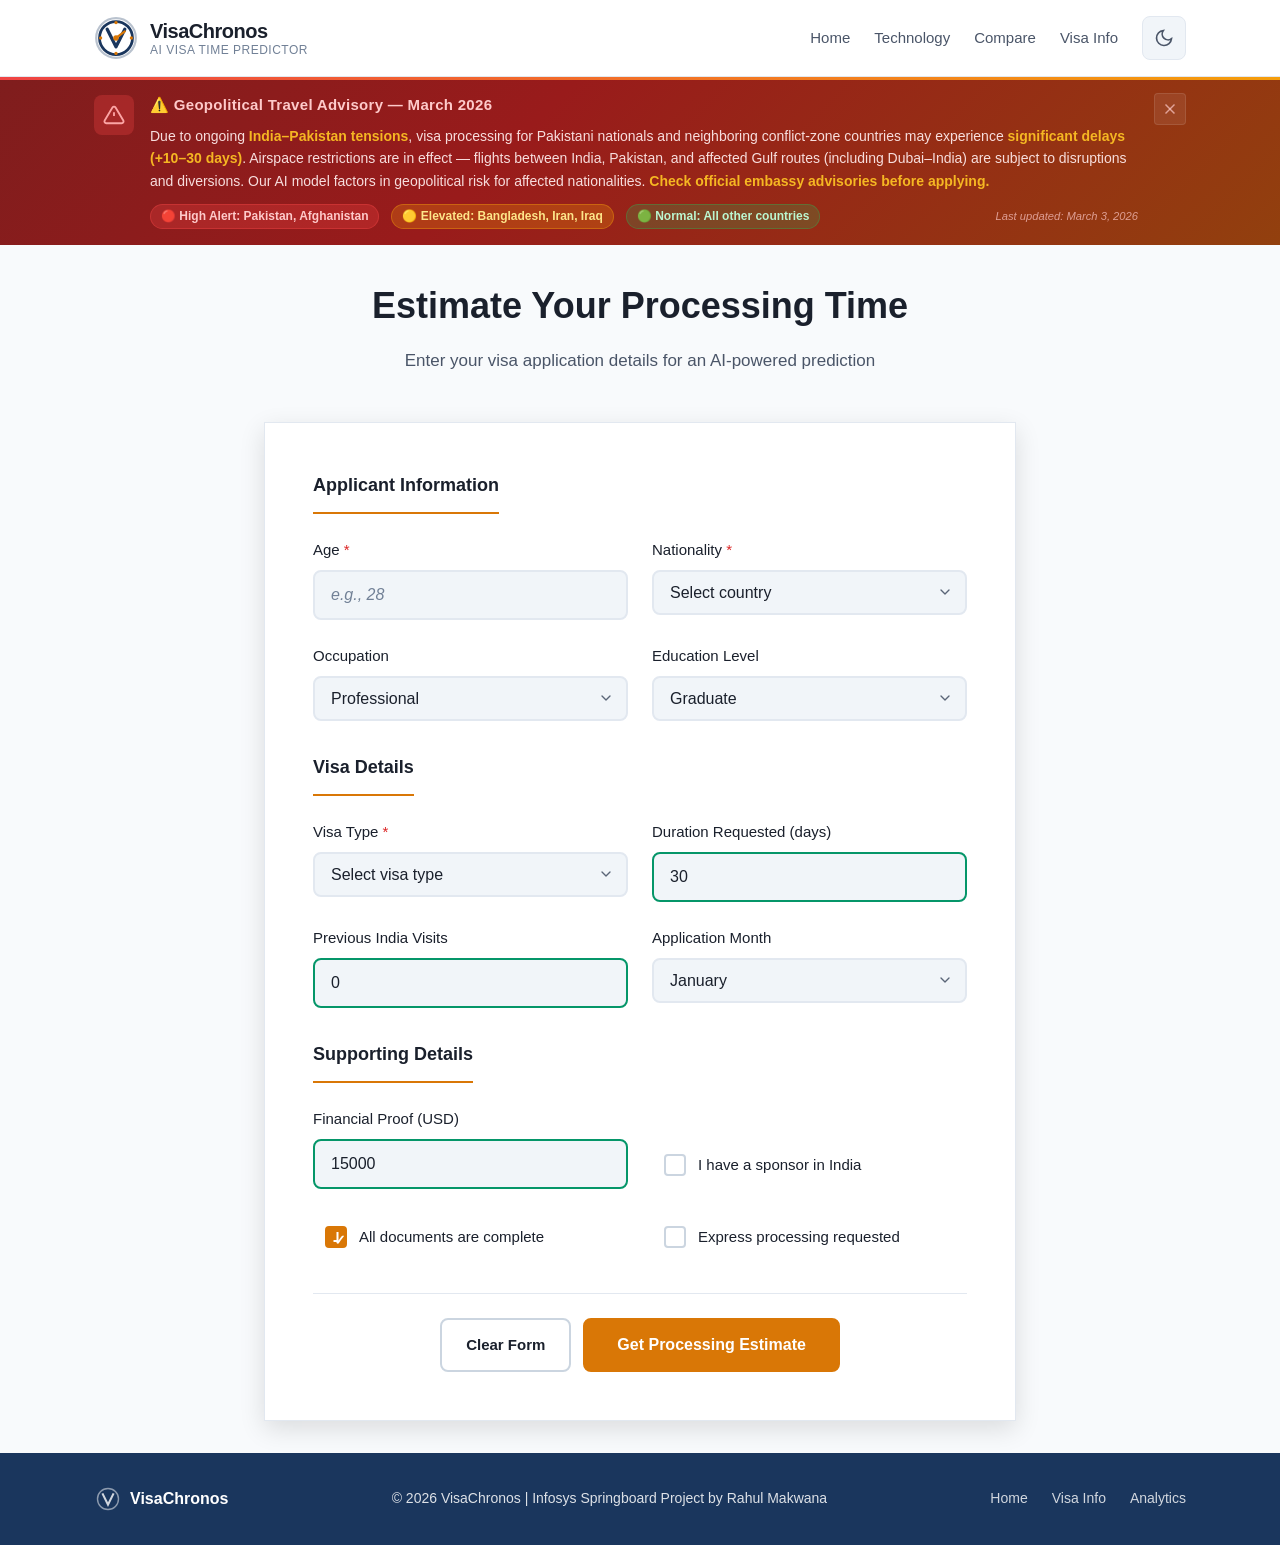
==== webapp/frontend/predict.html @ 07a69739 "feat: Add geopolitical travel advisory banner & complete project knowledge guide - Added live travel" ====
<!DOCTYPE html>
<html lang="en">

<head>
    <meta charset="UTF-8">
    <meta name="viewport" content="width=device-width, initial-scale=1.0">
    <meta name="description"
        content="Get your India visa processing time estimate with VisaChronos AI-powered predictions.">
    <title>Get Estimate | VisaChronos</title>
    <link rel="stylesheet" href="styles.css?v=20260212">
</head>

<body class="form-page">
    <header class="header">
        <div class="container header__inner">
            <a href="/" class="logo">
                <!-- Premium Logo: Stylized VC monogram with clock element -->
                <svg class="logo__icon" width="40" height="40" viewBox="0 0 40 40" fill="none">
                    <circle cx="20" cy="20" r="18" stroke="currentColor" stroke-width="2" fill="none" opacity="0.3" />
                    <circle cx="20" cy="20" r="15" stroke="currentColor" stroke-width="2.5" fill="none" />
                    <circle cx="20" cy="6" r="1.5" fill="var(--accent)" />
                    <circle cx="34" cy="20" r="1.5" fill="var(--accent)" />
                    <circle cx="20" cy="34" r="1.5" fill="var(--accent)" />
                    <circle cx="6" cy="20" r="1.5" fill="var(--accent)" />
                    <path d="M12 12L20 28L28 12" stroke="currentColor" stroke-width="3" stroke-linecap="round"
                        stroke-linejoin="round" fill="none" />
                    <circle cx="20" cy="20" r="2.5" fill="var(--accent)" />
                    <line x1="20" y1="20" x2="28" y2="14" stroke="var(--accent)" stroke-width="2"
                        stroke-linecap="round" />
                </svg>
                <div class="logo__text">
                    <span class="logo__name">VisaChronos</span>
                    <span class="logo__tagline">AI Visa Time Predictor</span>
                </div>
            </a>
            <nav class="nav">
                <a href="/" class="nav__link">Home</a>
                <a href="/#technology" class="nav__link">Technology</a>
                <a href="/compare.html" class="nav__link">Compare</a>
                <a href="/visa-info.html" class="nav__link">Visa Info</a>
                <button class="theme-toggle" id="theme-toggle" aria-label="Toggle dark mode">
                    <svg class="icon-moon" viewBox="0 0 24 24" fill="none" stroke="currentColor" stroke-width="2">
                        <path d="M21 12.79A9 9 0 1 1 11.21 3 7 7 0 0 0 21 12.79z" />
                    </svg>
                    <svg class="icon-sun" viewBox="0 0 24 24" fill="none" stroke="currentColor" stroke-width="2">
                        <circle cx="12" cy="12" r="5" />
                        <path
                            d="M12 1v2M12 21v2M4.22 4.22l1.42 1.42M18.36 18.36l1.42 1.42M1 12h2M21 12h2M4.22 19.78l1.42-1.42M18.36 5.64l1.42-1.42" />
                    </svg>
                </button>
            </nav>
        </div>
    </header>

    <!-- Geopolitical Travel Advisory Banner -->
    <div class="travel-advisory" id="travel-advisory">
        <div class="container travel-advisory__inner">
            <div class="travel-advisory__icon">
                <svg viewBox="0 0 24 24" width="22" height="22" fill="none" stroke="currentColor" stroke-width="2">
                    <path
                        d="M10.29 3.86L1.82 18a2 2 0 0 0 1.71 3h16.94a2 2 0 0 0 1.71-3L13.71 3.86a2 2 0 0 0-3.42 0z" />
                    <line x1="12" y1="9" x2="12" y2="13" />
                    <line x1="12" y1="17" x2="12.01" y2="17" />
                </svg>
            </div>
            <div class="travel-advisory__content">
                <div class="travel-advisory__title">⚠️ Geopolitical Travel Advisory — March 2026</div>
                <div class="travel-advisory__text">
                    Due to ongoing <strong>India–Pakistan tensions</strong>, visa processing for Pakistani nationals and
                    neighboring conflict-zone countries may experience <strong>significant delays (+10–30
                        days)</strong>.
                    Airspace restrictions are in effect — flights between India, Pakistan, and affected Gulf routes
                    (including Dubai–India) are subject to disruptions and diversions.
                    Our AI model factors in geopolitical risk for affected nationalities. <strong>Check official embassy
                        advisories before applying.</strong>
                </div>
                <div class="travel-advisory__meta">
                    <span class="travel-advisory__tag">🔴 High Alert: Pakistan, Afghanistan</span>
                    <span class="travel-advisory__tag travel-advisory__tag--warn">🟡 Elevated: Bangladesh, Iran,
                        Iraq</span>
                    <span class="travel-advisory__tag travel-advisory__tag--info">🟢 Normal: All other countries</span>
                    <span class="travel-advisory__updated">Last updated: March 3, 2026</span>
                </div>
            </div>
            <button class="travel-advisory__close"
                onclick="document.getElementById('travel-advisory').style.display='none'" aria-label="Close advisory">
                <svg viewBox="0 0 24 24" width="18" height="18" fill="none" stroke="currentColor" stroke-width="2">
                    <line x1="18" y1="6" x2="6" y2="18" />
                    <line x1="6" y1="6" x2="18" y2="18" />
                </svg>
            </button>
        </div>
    </div>

    <div class="form-wrapper">
        <div class="form-header">
            <h1 class="form-header__title">Estimate Your Processing Time</h1>
            <p class="form-header__subtitle">Enter your visa application details for an AI-powered prediction</p>
        </div>

        <form id="prediction-form" class="form-card">
            <div class="form-section">
                <h2 class="form-section__title">Applicant Information</h2>

                <div class="form-row">
                    <div class="form-group">
                        <label class="form-label" for="age">
                            Age <span class="required">*</span>
                        </label>
                        <input type="number" id="age" name="age" class="form-input" min="18" max="100"
                            placeholder="e.g., 28" required>
                    </div>

                    <div class="form-group">
                        <label class="form-label" for="nationality">
                            Nationality <span class="required">*</span>
                        </label>
                        <select id="nationality" name="nationality" class="form-select" required data-custom-select>
                            <option value="">Select country</option>
                            <option value="Afghanistan">Afghanistan</option>
                            <option value="Argentina">Argentina</option>
                            <option value="Australia">Australia</option>
                            <option value="Bangladesh">Bangladesh</option>
                            <option value="Belgium">Belgium</option>
                            <option value="Brazil">Brazil</option>
                            <option value="Canada">Canada</option>
                            <option value="China">China</option>
                            <option value="Egypt">Egypt</option>
                            <option value="France">France</option>
                            <option value="Germany">Germany</option>
                            <option value="Indonesia">Indonesia</option>
                            <option value="Iran">Iran</option>
                            <option value="Iraq">Iraq</option>
                            <option value="Israel">Israel</option>
                            <option value="Italy">Italy</option>
                            <option value="Japan">Japan</option>
                            <option value="Kenya">Kenya</option>
                            <option value="Malaysia">Malaysia</option>
                            <option value="Mexico">Mexico</option>
                            <option value="Nepal">Nepal</option>
                            <option value="Netherlands">Netherlands</option>
                            <option value="New Zealand">New Zealand</option>
                            <option value="Nigeria">Nigeria</option>
                            <option value="Pakistan">Pakistan</option>
                            <option value="Philippines">Philippines</option>
                            <option value="Poland">Poland</option>
                            <option value="Portugal">Portugal</option>
                            <option value="Russia">Russia</option>
                            <option value="Saudi Arabia">Saudi Arabia</option>
                            <option value="Singapore">Singapore</option>
                            <option value="South Africa">South Africa</option>
                            <option value="South Korea">South Korea</option>
                            <option value="Spain">Spain</option>
                            <option value="Sri Lanka">Sri Lanka</option>
                            <option value="Sweden">Sweden</option>
                            <option value="Switzerland">Switzerland</option>
                            <option value="Thailand">Thailand</option>
                            <option value="Turkey">Turkey</option>
                            <option value="UAE">UAE</option>
                            <option value="UK">UK</option>
                            <option value="Ukraine">Ukraine</option>
                            <option value="USA">USA</option>
                            <option value="Vietnam">Vietnam</option>
                        </select>
                    </div>
                </div>

                <div class="form-row">
                    <div class="form-group">
                        <label class="form-label" for="occupation">Occupation</label>
                        <select id="occupation" name="occupation" class="form-select" data-custom-select>
                            <option value="Professional">Professional</option>
                            <option value="Business Owner">Business Owner</option>
                            <option value="Student">Student</option>
                            <option value="Academic">Academic</option>
                            <option value="Government Employee">Government Employee</option>
                            <option value="Self Employed">Self Employed</option>
                            <option value="Retired">Retired</option>
                            <option value="Homemaker">Homemaker</option>
                        </select>
                    </div>

                    <div class="form-group">
                        <label class="form-label" for="education">Education Level</label>
                        <select id="education" name="education" class="form-select" data-custom-select>
                            <option value="10th Pass">10th Pass</option>
                            <option value="12th Pass">12th Pass</option>
                            <option value="Graduate" selected>Graduate</option>
                            <option value="Post Graduate">Post Graduate</option>
                            <option value="Doctorate">Doctorate</option>
                        </select>
                    </div>
                </div>
            </div>

            <div class="form-section">
                <h2 class="form-section__title">Visa Details</h2>

                <div class="form-row">
                    <div class="form-group">
                        <label class="form-label" for="visa_type">
                            Visa Type <span class="required">*</span>
                        </label>
                        <select id="visa_type" name="visa_type" class="form-select" required data-custom-select>
                            <option value="">Select visa type</option>
                            <option value="Tourist">Tourist Visa</option>
                            <option value="Business">Business Visa</option>
                            <option value="Student">Student Visa</option>
                            <option value="Employment">Employment Visa</option>
                            <option value="Medical">Medical Visa</option>
                            <option value="Conference">Conference Visa</option>
                            <option value="Research">Research Visa</option>
                            <option value="Entry">Entry Visa</option>
                        </select>
                    </div>

                    <div class="form-group">
                        <label class="form-label" for="duration">Duration Requested (days)</label>
                        <input type="number" id="duration" name="duration" class="form-input" min="1" max="365"
                            value="30" placeholder="e.g., 30">
                    </div>
                </div>

                <div class="form-row">
                    <div class="form-group">
                        <label class="form-label" for="previous_visits">Previous India Visits</label>
                        <input type="number" id="previous_visits" name="previous_visits" class="form-input" min="0"
                            max="50" value="0" placeholder="0">
                    </div>

                    <div class="form-group">
                        <label class="form-label" for="application_month">Application Month</label>
                        <select id="application_month" name="application_month" class="form-select" data-custom-select>
                            <option value="1">January</option>
                            <option value="2">February</option>
                            <option value="3">March</option>
                            <option value="4">April</option>
                            <option value="5">May</option>
                            <option value="6">June</option>
                            <option value="7">July</option>
                            <option value="8">August</option>
                            <option value="9">September</option>
                            <option value="10">October</option>
                            <option value="11">November</option>
                            <option value="12">December</option>
                        </select>
                    </div>
                </div>
            </div>

            <div class="form-section">
                <h2 class="form-section__title">Supporting Details</h2>

                <div class="form-row">
                    <div class="form-group">
                        <label class="form-label" for="financial_proof">Financial Proof (USD)</label>
                        <input type="number" id="financial_proof" name="financial_proof" class="form-input" min="0"
                            value="15000" placeholder="e.g., 15000">
                    </div>

                    <div class="form-group" style="justify-content: flex-end;">
                        <label class="form-checkbox">
                            <input type="checkbox" id="has_sponsor" name="has_sponsor">
                            <span>I have a sponsor in India</span>
                        </label>
                    </div>
                </div>

                <div class="form-row" style="margin-top: 16px;">
                    <div class="form-group">
                        <label class="form-checkbox">
                            <input type="checkbox" id="documents_complete" name="documents_complete" checked>
                            <span>All documents are complete</span>
                        </label>
                    </div>

                    <div class="form-group">
                        <label class="form-checkbox">
                            <input type="checkbox" id="express_processing" name="express_processing">
                            <span>Express processing requested</span>
                        </label>
                    </div>
                </div>
            </div>

            <div class="form-actions">
                <button type="button" class="btn btn--outline" onclick="resetForm()">Clear Form</button>
                <button type="submit" class="btn btn--accent btn--large" id="submit-btn">Get Processing
                    Estimate</button>
            </div>
        </form>

        <div class="loading" id="loading">
            <span class="loading__spinner"></span>
            <span class="loading__text">Analyzing your application with AI...</span>
        </div>

        <div class="results" id="results-panel">
            <div class="results-card">
                <div class="results-header">AI Prediction Results</div>

                <div class="results-body">
                    <div class="results-main">
                        <div class="results-days" id="result-days">-- <span>days</span></div>
                        <p class="results-range" id="result-range">Estimated range: -- to -- days</p>
                    </div>

                    <div class="results-grid">
                        <div class="result-item">
                            <div class="result-item__label">Risk Level</div>
                            <div class="result-item__value" id="result-risk">--</div>
                        </div>
                        <div class="result-item">
                            <div class="result-item__label">Approval Likelihood</div>
                            <div class="result-item__value" id="result-approval">--</div>
                        </div>
                        <div class="result-item">
                            <div class="result-item__label">Country Average</div>
                            <div class="result-item__value" id="result-country-avg">-- days</div>
                        </div>
                        <div class="result-item">
                            <div class="result-item__label">Visa Type Average</div>
                            <div class="result-item__value" id="result-visa-avg">-- days</div>
                        </div>
                    </div>

                    <div class="risk-section">
                        <h3 class="risk-section__title">Risk Assessment</h3>
                        <div class="risk-bar">
                            <div class="risk-bar__fill" id="risk-gauge-fill"></div>
                        </div>
                        <div class="risk-labels">
                            <span>Low Risk</span>
                            <span>Medium</span>
                            <span>High Risk</span>
                        </div>
                    </div>

                    <div class="feature-importance">
                        <h3 class="feature-importance__title">ML Feature Importance</h3>
                        <div id="feature-importance-container">
                            <div class="importance-item">
                                <span class="importance-item__label">Visa Type</span>
                                <div class="importance-item__bar">
                                    <div class="importance-item__fill" style="width: 85%"></div>
                                </div>
                                <span class="importance-item__value">85%</span>
                            </div>
                            <div class="importance-item">
                                <span class="importance-item__label">Nationality</span>
                                <div class="importance-item__bar">
                                    <div class="importance-item__fill" style="width: 72%"></div>
                                </div>
                                <span class="importance-item__value">72%</span>
                            </div>
                            <div class="importance-item">
                                <span class="importance-item__label">Season</span>
                                <div class="importance-item__bar">
                                    <div class="importance-item__fill" style="width: 58%"></div>
                                </div>
                                <span class="importance-item__value">58%</span>
                            </div>
                            <div class="importance-item">
                                <span class="importance-item__label">Documents</span>
                                <div class="importance-item__bar">
                                    <div class="importance-item__fill" style="width: 45%"></div>
                                </div>
                                <span class="importance-item__value">45%</span>
                            </div>
                            <div class="importance-item">
                                <span class="importance-item__label">Financial</span>
                                <div class="importance-item__bar">
                                    <div class="importance-item__fill" style="width: 32%"></div>
                                </div>
                                <span class="importance-item__value">32%</span>
                            </div>
                        </div>
                    </div>

                    <div class="factors">
                        <h3 class="factors__title">Your Application Factors</h3>
                        <div class="factors__grid" id="result-factors"></div>
                    </div>

                    <div class="timeline-section">
                        <h3 class="timeline-section__title">Expected Timeline</h3>
                        <div id="timeline-container"></div>
                    </div>

                    <!-- NEW: Model Confidence Section -->
                    <div class="model-confidence-section">
                        <h3 class="section-title">AI Model Confidence</h3>
                        <div class="confidence-container">
                            <div class="confidence-gauge">
                                <svg viewBox="0 0 120 120" class="confidence-svg">
                                    <circle cx="60" cy="60" r="54" stroke="#e2e8f0" stroke-width="8" fill="none" />
                                    <circle id="confidence-circle" cx="60" cy="60" r="54" stroke="var(--success)"
                                        stroke-width="8" fill="none" stroke-dasharray="339.3" stroke-dashoffset="339.3"
                                        stroke-linecap="round" transform="rotate(-90 60 60)"
                                        class="confidence-circle" />
                                </svg>
                                <div class="confidence-value">
                                    <span id="confidence-percent">77</span>%
                                    <small>Model Accuracy</small>
                                </div>
                            </div>
                            <div class="confidence-details">
                                <div class="confidence-stat">
                                    <span class="confidence-stat__value" id="training-samples">2,000+</span>
                                    <span class="confidence-stat__label">Training Samples</span>
                                </div>
                                <div class="confidence-stat">
                                    <span class="confidence-stat__value" id="r2-score">0.77</span>
                                    <span class="confidence-stat__label">R² Score</span>
                                </div>
                                <div class="confidence-stat">
                                    <span class="confidence-stat__value" id="mae-score">±2.1</span>
                                    <span class="confidence-stat__label">Days Error Margin</span>
                                </div>
                            </div>
                        </div>
                    </div>

                    <!-- NEW: Similar Applications Section -->
                    <div class="similar-apps-section">
                        <h3 class="section-title">Compare with Similar Applications</h3>
                        <div class="comparison-chart" id="comparison-chart">
                            <div class="comparison-item">
                                <div class="comparison-label">Your Estimate</div>
                                <div class="comparison-bar-container">
                                    <div class="comparison-bar comparison-bar--you" id="your-estimate-bar"
                                        style="width: 0%"></div>
                                </div>
                                <div class="comparison-value" id="your-estimate-value">-- days</div>
                            </div>
                            <div class="comparison-item">
                                <div class="comparison-label">Same Visa Type Avg</div>
                                <div class="comparison-bar-container">
                                    <div class="comparison-bar comparison-bar--visa" id="visa-avg-bar"
                                        style="width: 0%"></div>
                                </div>
                                <div class="comparison-value" id="visa-avg-value">-- days</div>
                            </div>
                            <div class="comparison-item">
                                <div class="comparison-label">Same Country Avg</div>
                                <div class="comparison-bar-container">
                                    <div class="comparison-bar comparison-bar--country" id="country-avg-bar"
                                        style="width: 0%"></div>
                                </div>
                                <div class="comparison-value" id="country-avg-value">-- days</div>
                            </div>
                            <div class="comparison-item">
                                <div class="comparison-label">Overall Average</div>
                                <div class="comparison-bar-container">
                                    <div class="comparison-bar comparison-bar--overall" id="overall-avg-bar"
                                        style="width: 0%"></div>
                                </div>
                                <div class="comparison-value" id="overall-avg-value">8.2 days</div>
                            </div>
                        </div>
                    </div>

                    <!-- NEW: AI Model Insights -->
                    <div class="ai-insights-section">
                        <h3 class="section-title">AI Model Insights</h3>
                        <div class="insights-grid">
                            <div class="insight-card">
                                <div class="insight-icon insight-icon--neural">
                                    <svg viewBox="0 0 24 24" width="24" height="24" stroke="currentColor" fill="none"
                                        stroke-width="2">
                                        <circle cx="12" cy="5" r="2" />
                                        <circle cx="5" cy="12" r="2" />
                                        <circle cx="19" cy="12" r="2" />
                                        <circle cx="12" cy="19" r="2" />
                                        <circle cx="12" cy="12" r="3" />
                                        <path d="M12 7v3M12 14v3M9 12H7M17 12h-2" />
                                    </svg>
                                </div>
                                <h4>Linear Regression</h4>
                                <p>Core ML algorithm trained on historical visa processing data</p>
                            </div>
                            <div class="insight-card">
                                <div class="insight-icon insight-icon--data">
                                    <svg viewBox="0 0 24 24" width="24" height="24" stroke="currentColor" fill="none"
                                        stroke-width="2">
                                        <path d="M3 3v18h18" />
                                        <path d="M7 16l4-4 4 4 5-6" />
                                    </svg>
                                </div>
                                <h4>15+ Features</h4>
                                <p>Engineered features including seasonal index & risk scores</p>
                            </div>
                            <div class="insight-card">
                                <div class="insight-icon insight-icon--time">
                                    <svg viewBox="0 0 24 24" width="24" height="24" stroke="currentColor" fill="none"
                                        stroke-width="2">
                                        <circle cx="12" cy="12" r="10" />
                                        <path d="M12 6v6l4 2" />
                                    </svg>
                                </div>
                                <h4>Real-Time</h4>
                                <p>Instant predictions via FastAPI backend</p>
                            </div>
                        </div>
                    </div>

                    <!-- NEW: AI-Generated Natural Language Summary -->
                    <div class="ai-summary-section" id="ai-summary-section" style="display:none;">
                        <h3 class="section-title">AI-Generated Analysis</h3>
                        <div class="ai-summary" id="ai-summary-content">
                            <div class="ai-summary__text" id="ai-summary-text"></div>
                            <div class="ai-summary__badge">
                                <svg viewBox="0 0 24 24" width="14" height="14" fill="none" stroke="currentColor"
                                    stroke-width="2">
                                    <path d="M12 2a10 10 0 1 0 0 20 10 10 0 0 0 0-20z" />
                                    <path d="M12 6v6l4 2" />
                                </svg>
                                Generated by VisaChronos AI
                            </div>
                        </div>
                    </div>

                    <!-- NEW: Waterfall Chart — Feature Contribution -->
                    <div class="waterfall-section" id="waterfall-section" style="display:none;">
                        <h3 class="section-title">Feature Impact Waterfall</h3>
                        <p class="section-subtitle">How each factor shifts your processing time from the baseline
                            average</p>
                        <div class="waterfall-chart" id="waterfall-chart"></div>
                    </div>

                    <!-- NEW: What-If Scenario Analysis -->
                    <div class="whatif-section" id="whatif-section" style="display:none;">
                        <h3 class="section-title">What-If Scenario Analysis</h3>
                        <p class="section-subtitle">See how different choices could change your processing time</p>
                        <div class="whatif-grid" id="whatif-grid">
                            <div class="whatif-loading">
                                <div class="whatif-spinner"></div>
                                <span>Running AI scenario analysis...</span>
                            </div>
                        </div>
                    </div>

                    <!-- NEW: Optimal Month Recommender -->
                    <div class="optimal-month-section" id="optimal-month-section" style="display:none;">
                        <h3 class="section-title">Optimal Month to Apply</h3>
                        <p class="section-subtitle">AI-predicted processing time for each month of the year</p>
                        <div class="optimal-month-chart" id="optimal-month-chart">
                            <div class="whatif-loading">
                                <div class="whatif-spinner"></div>
                                <span>Analyzing all 12 months...</span>
                            </div>
                        </div>
                        <div class="optimal-month-recommendation" id="optimal-month-recommendation"
                            style="display:none;"></div>
                    </div>

                </div>
            </div>

            <div
                style="text-align: center; margin-top: 24px; display: flex; gap: 16px; justify-content: center; flex-wrap: wrap;">
                <button class="btn btn--outline" onclick="resetAndScroll()">Try Another Estimate</button>
                <button class="pdf-btn" onclick="downloadPDF()">
                    <svg viewBox="0 0 24 24" fill="none" stroke="currentColor" stroke-width="2">
                        <path d="M14 2H6a2 2 0 0 0-2 2v16a2 2 0 0 0 2 2h12a2 2 0 0 0 2-2V8z" />
                        <polyline points="14 2 14 8 20 8" />
                        <line x1="12" y1="18" x2="12" y2="12" />
                        <polyline points="9 15 12 18 15 15" />
                    </svg>
                    Download PDF
                </button>
            </div>

            <!-- Monthly Trends -->
            <div class="trends-section" id="trends-section">
                <h3>📈 Monthly Processing Trends</h3>
                <div class="trends-chart">
                    <div class="trend-bar">
                        <div class="trend-bar__value">9.2</div>
                        <div class="trend-bar__fill" style="height: 85%"></div>
                        <div class="trend-bar__label">Sep</div>
                    </div>
                    <div class="trend-bar">
                        <div class="trend-bar__value">9.8</div>
                        <div class="trend-bar__fill" style="height: 92%"></div>
                        <div class="trend-bar__label">Oct</div>
                    </div>
                    <div class="trend-bar">
                        <div class="trend-bar__value">10.1</div>
                        <div class="trend-bar__fill" style="height: 100%"></div>
                        <div class="trend-bar__label">Nov</div>
                    </div>
                    <div class="trend-bar">
                        <div class="trend-bar__value">9.5</div>
                        <div class="trend-bar__fill" style="height: 88%"></div>
                        <div class="trend-bar__label">Dec</div>
                    </div>
                    <div class="trend-bar">
                        <div class="trend-bar__value">8.3</div>
                        <div class="trend-bar__fill" style="height: 72%"></div>
                        <div class="trend-bar__label">Jan</div>
                    </div>
                    <div class="trend-bar">
                        <div class="trend-bar__value">7.8</div>
                        <div class="trend-bar__fill trend-bar__fill--current" style="height: 65%"></div>
                        <div class="trend-bar__label">Feb</div>
                    </div>
                </div>
                <p style="font-size: 0.875rem; color: var(--text-muted); margin-top: 12px; text-align: center;">
                    📉 Current month shows <strong>21% faster</strong> processing vs peak season (Oct-Nov)
                </p>
            </div>

            <!-- Prediction History -->
            <div class="history-panel" id="history-panel">
                <h3>📋 Your Prediction History</h3>
                <ul class="history-list" id="history-list">
                    <li class="history-item" style="color: var(--text-muted); font-style: italic;">
                        No predictions yet. Submit a prediction to see your history.
                    </li>
                </ul>
                <button class="btn btn--outline" style="margin-top: 16px; width: 100%;" onclick="clearHistory()">
                    Clear History
                </button>
            </div>
        </div>
    </div>

    <footer class="footer">
        <div class="container footer__inner">
            <div class="footer__brand">
                <svg width="28" height="28" viewBox="0 0 40 40" fill="none">
                    <circle cx="20" cy="20" r="15" stroke="rgba(255,255,255,0.5)" stroke-width="2" fill="none" />
                    <path d="M12 12L20 28L28 12" stroke="rgba(255,255,255,0.8)" stroke-width="3" fill="none" />
                </svg>
                <span>VisaChronos</span>
            </div>
            <p class="footer__text">© 2026 VisaChronos | Infosys Springboard Project by Rahul Makwana</p>
            <div class="footer__links">
                <a href="/" class="footer__link">Home</a>
                <a href="/visa-info.html" class="footer__link">Visa Info</a>
                <a href="/#analytics" class="footer__link">Analytics</a>
            </div>
        </div>
    </footer>

    <!-- Back to Top Button -->
    <button id="back-to-top" class="back-to-top" aria-label="Back to top">
        <svg viewBox="0 0 24 24" fill="none" stroke="currentColor" stroke-width="2.5" stroke-linecap="round"
            stroke-linejoin="round">
            <path d="M18 15l-6-6-6 6" />
        </svg>
    </button>

    <script src="app.js?v=20260212"></script>
</body>

</html>
---- webapp/frontend/styles.css ----
/* 
   VisaChronos - AI Visa Processing Time Predictor
   Professional Design with Dark/Light Theme Toggle
   Author: Rahul Makwana | Infosys Springboard
*/

/* ============================================
   CSS VARIABLES - LIGHT THEME (Default)
   ============================================ */
:root {
  /* Primary Colors */
  --primary: #1a365d;
  --primary-light: #2c5282;
  --primary-dark: #0d1f3c;

  /* Accent */
  --accent: #d97706;
  --accent-light: #f59e0b;
  --accent-dark: #b45309;

  /* Text */
  --text-primary: #1a202c;
  --text-secondary: #4a5568;
  --text-muted: #718096;

  /* Backgrounds */
  --bg-body: #f8fafc;
  --bg-card: #ffffff;
  --bg-elevated: #f1f5f9;

  /* Borders */
  --border: #e2e8f0;
  --border-strong: #cbd5e0;

  /* Status Colors */
  --success: #059669;
  --warning: #d97706;
  --danger: #dc2626;

  /* Spacing */
  --space-1: 4px;
  --space-2: 8px;
  --space-3: 12px;
  --space-4: 16px;
  --space-5: 24px;
  --space-6: 32px;
  --space-8: 48px;
  --space-10: 64px;

  /* Typography */
  --font-sans: -apple-system, BlinkMacSystemFont, "Segoe UI", Roboto, "Helvetica Neue", Arial, sans-serif;
  --font-mono: "SF Mono", Consolas, "Liberation Mono", Menlo, monospace;

  /* Borders */
  --radius-sm: 4px;
  --radius-md: 8px;
  --radius-lg: 12px;
  --radius-full: 9999px;

  /* Shadows */
  --shadow-sm: 0 1px 2px rgba(0, 0, 0, 0.05);
  --shadow-md: 0 4px 12px rgba(0, 0, 0, 0.08);
  --shadow-lg: 0 8px 24px rgba(0, 0, 0, 0.12);

  /* Transitions */
  --transition-fast: 0.15s ease;
  --transition-normal: 0.25s ease;
  --transition-slow: 0.4s ease;
}

/* ============================================
   DARK THEME
   ============================================ */
[data-theme="dark"] {
  --primary: #60a5fa;
  --primary-light: #93c5fd;
  --primary-dark: #3b82f6;

  --accent: #fbbf24;
  --accent-light: #fcd34d;
  --accent-dark: #f59e0b;

  --text-primary: #f1f5f9;
  --text-secondary: #cbd5e0;
  --text-muted: #94a3b8;

  --bg-body: #0f172a;
  --bg-card: #1e293b;
  --bg-elevated: #334155;

  --border: #334155;
  --border-strong: #475569;

  --shadow-sm: 0 1px 2px rgba(0, 0, 0, 0.3);
  --shadow-md: 0 4px 12px rgba(0, 0, 0, 0.4);
  --shadow-lg: 0 8px 24px rgba(0, 0, 0, 0.5);
}

/* ============================================
   BASE RESET
   ============================================ */
*,
*::before,
*::after {
  box-sizing: border-box;
  margin: 0;
  padding: 0;
}

html {
  font-size: 16px;
  scroll-behavior: smooth;
  -webkit-font-smoothing: antialiased;
}

body {
  font-family: var(--font-sans);
  background: var(--bg-body);
  color: var(--text-primary);
  line-height: 1.6;
  min-height: 100vh;
  transition: background var(--transition-normal), color var(--transition-normal);
}

a {
  color: var(--primary);
  text-decoration: none;
  transition: color var(--transition-fast);
}

a:hover {
  color: var(--primary-light);
}

img {
  max-width: 100%;
}

button {
  font-family: inherit;
  cursor: pointer;
  border: none;
  background: none;
}

/* ============================================
   LAYOUT
   ============================================ */
.container {
  max-width: 1140px;
  margin: 0 auto;
  padding: 0 var(--space-5);
}

.section {
  padding: var(--space-10) 0;
}

.section__header {
  text-align: center;
  margin-bottom: var(--space-8);
}

.section__badge {
  display: inline-block;
  background: var(--bg-elevated);
  color: var(--primary);
  padding: var(--space-1) var(--space-4);
  border-radius: var(--radius-full);
  font-size: 0.8125rem;
  font-weight: 600;
  text-transform: uppercase;
  letter-spacing: 0.5px;
  margin-bottom: var(--space-3);
}

.section__title {
  font-size: 2rem;
  font-weight: 700;
  color: var(--text-primary);
  margin-bottom: var(--space-2);
}

.section__subtitle {
  color: var(--text-secondary);
  font-size: 1.0625rem;
  max-width: 600px;
  margin: 0 auto;
}

/* ============================================
   HEADER
   ============================================ */
.header {
  background: var(--bg-card);
  border-bottom: 1px solid var(--border);
  padding: var(--space-4) 0;
  position: sticky;
  top: 0;
  z-index: 100;
  transition: background var(--transition-normal), border var(--transition-normal);
}

.header__inner {
  display: flex;
  align-items: center;
  justify-content: space-between;
}

/* Logo */
.logo {
  display: flex;
  align-items: center;
  gap: var(--space-3);
  text-decoration: none !important;
  border: none !important;
}

.logo:hover {
  text-decoration: none !important;
  border: none !important;
}

.logo__icon {
  width: 44px;
  height: 44px;
  flex-shrink: 0;
}

.logo__text {
  display: flex;
  flex-direction: column;
  line-height: 1.2;
}

.logo__name {
  font-weight: 700;
  font-size: 1.25rem;
  color: var(--text-primary);
  letter-spacing: -0.5px;
  text-decoration: none !important;
}

.logo__tagline {
  font-size: 0.75rem;
  /* Increased from 0.6875rem */
  color: var(--text-muted);
  text-transform: uppercase;
  letter-spacing: 0.5px;
  text-decoration: none !important;
}

/* Navigation */
.nav {
  display: flex;
  align-items: center;
  gap: var(--space-5);
}

.nav__link {
  color: var(--text-secondary);
  font-size: 0.9375rem;
  font-weight: 500;
  padding: var(--space-2) 0;
  position: relative;
}

.nav__link::after {
  content: '';
  position: absolute;
  bottom: 0;
  left: 0;
  width: 0;
  height: 2px;
  background: var(--accent);
  transition: width var(--transition-normal);
}

.nav__link:hover {
  color: var(--text-primary);
  text-decoration: none;
}

.nav__link:hover::after {
  width: 100%;
}

/* Theme Toggle */
.theme-toggle {
  width: 44px;
  height: 44px;
  border-radius: var(--radius-md);
  display: flex;
  align-items: center;
  justify-content: center;
  background: var(--bg-elevated);
  border: 1px solid var(--border);
  color: var(--text-secondary);
  cursor: pointer;
  transition: all var(--transition-fast);
}

.theme-toggle:hover {
  background: var(--bg-card);
  color: var(--accent);
  border-color: var(--accent);
}

.theme-toggle svg {
  width: 20px;
  height: 20px;
}

.theme-toggle .icon-moon {
  display: block;
}

.theme-toggle .icon-sun {
  display: none;
}

[data-theme="dark"] .theme-toggle .icon-moon {
  display: none;
}

[data-theme="dark"] .theme-toggle .icon-sun {
  display: block;
}

/* ============================================
   BUTTONS
   ============================================ */
.btn {
  display: inline-flex;
  align-items: center;
  justify-content: center;
  gap: var(--space-2);
  padding: var(--space-3) var(--space-5);
  font-size: 0.9375rem;
  font-weight: 600;
  border-radius: var(--radius-md);
  border: 2px solid transparent;
  cursor: pointer;
  transition: all var(--transition-fast);
  text-decoration: none;
}

.btn:hover {
  transform: translateY(-2px);
  text-decoration: none;
}

.btn:active {
  transform: translateY(0);
}

.btn--primary {
  background: var(--primary);
  color: white;
  border-color: var(--primary);
}

.btn--primary:hover {
  background: var(--primary-light);
  border-color: var(--primary-light);
}

.btn--accent {
  background: var(--accent);
  color: white;
  border-color: var(--accent);
}

.btn--accent:hover {
  background: var(--accent-light);
  border-color: var(--accent-light);
}

.btn--outline {
  background: transparent;
  color: var(--text-primary);
  border-color: var(--border-strong);
}

.btn--outline:hover {
  background: var(--bg-elevated);
  border-color: var(--primary);
  color: var(--primary);
}

.btn--ghost {
  background: rgba(255, 255, 255, 0.15);
  color: white;
  border-color: rgba(255, 255, 255, 0.3);
}

.btn--ghost:hover {
  background: rgba(255, 255, 255, 0.25);
  border-color: rgba(255, 255, 255, 0.5);
}

.btn--large {
  padding: var(--space-4) var(--space-6);
  font-size: 1rem;
}

.btn svg {
  width: 18px;
  height: 18px;
}

/* ============================================
   HERO
   ============================================ */
.hero {
  background: linear-gradient(135deg, #1a365d 0%, #0d1f3c 100%);
  color: white;
  padding: var(--space-10) 0;
  position: relative;
  overflow: hidden;
}

[data-theme="dark"] .hero {
  background: linear-gradient(135deg, #1e293b 0%, #0f172a 100%);
}

.hero__inner {
  display: grid;
  grid-template-columns: 1fr 400px;
  gap: var(--space-8);
  align-items: center;
}

.hero__badge {
  display: inline-flex;
  align-items: center;
  gap: var(--space-2);
  background: rgba(255, 255, 255, 0.12);
  padding: var(--space-2) var(--space-4);
  border-radius: var(--radius-full);
  font-size: 0.8125rem;
  font-weight: 500;
  margin-bottom: var(--space-4);
  animation: fadeInDown 0.6s ease;
}

.hero__title {
  font-size: 2.75rem;
  font-weight: 700;
  line-height: 1.1;
  margin-bottom: var(--space-4);
  animation: fadeInUp 0.6s ease 0.1s both;
}

.hero__subtitle {
  font-size: 1.125rem;
  color: rgba(255, 255, 255, 0.8);
  margin-bottom: var(--space-6);
  max-width: 500px;
  line-height: 1.7;
  animation: fadeInUp 0.6s ease 0.2s both;
}

.hero__actions {
  display: flex;
  gap: var(--space-4);
  flex-wrap: wrap;
  animation: fadeInUp 0.6s ease 0.3s both;
}

/* Demo Card */
.demo-card {
  background: var(--bg-card);
  border-radius: var(--radius-lg);
  overflow: hidden;
  box-shadow: var(--shadow-lg);
  animation: fadeInRight 0.6s ease 0.3s both;
}

.demo-card__header {
  background: var(--bg-elevated);
  padding: var(--space-4);
  font-weight: 600;
  color: var(--text-primary);
  text-transform: uppercase;
  font-size: 0.75rem;
  letter-spacing: 1px;
}

.demo-card__body {
  padding: var(--space-5);
}

.demo-card__main {
  text-align: center;
  padding: var(--space-4) 0;
  margin-bottom: var(--space-4);
  border-bottom: 1px solid var(--border);
}

.demo-card__days {
  font-size: 3.5rem;
  font-weight: 700;
  color: var(--accent);
  line-height: 1;
}

.demo-card__unit {
  color: var(--text-muted);
  font-size: 0.875rem;
  margin-top: var(--space-1);
}

.demo-card__rows {
  display: flex;
  flex-direction: column;
  gap: var(--space-3);
}

.demo-card__row {
  display: flex;
  justify-content: space-between;
  font-size: 0.9375rem;
  color: var(--text-primary);
}

.demo-card__row span:first-child {
  color: var(--text-muted);
}

.text-success {
  color: var(--success) !important;
}

.text-warning {
  color: var(--warning) !important;
}

.text-danger {
  color: var(--danger) !important;
}

/* ============================================
   ANIMATIONS
   ============================================ */
@keyframes fadeInUp {
  from {
    opacity: 0;
    transform: translateY(20px);
  }

  to {
    opacity: 1;
    transform: translateY(0);
  }
}

@keyframes fadeInDown {
  from {
    opacity: 0;
    transform: translateY(-20px);
  }

  to {
    opacity: 1;
    transform: translateY(0);
  }
}

@keyframes fadeInRight {
  from {
    opacity: 0;
    transform: translateX(30px);
  }

  to {
    opacity: 1;
    transform: translateX(0);
  }
}

@keyframes fadeIn {
  from {
    opacity: 0;
  }

  to {
    opacity: 1;
  }
}

/* Scroll Reveal */
.reveal {
  opacity: 0;
  transform: translateY(30px);
  transition: opacity 0.6s ease, transform 0.6s ease;
}

.reveal.visible {
  opacity: 1;
  transform: translateY(0);
}

/* ============================================
   STATS BAR
   ============================================ */
.stats-bar {
  background: var(--bg-card);
  border-bottom: 1px solid var(--border);
  padding: var(--space-6) 0;
}

.stats-bar__inner {
  display: grid;
  grid-template-columns: repeat(4, 1fr);
  gap: var(--space-6);
  text-align: center;
}

.stat {
  animation: fadeInUp 0.5s ease both;
}

.stat:nth-child(1) {
  animation-delay: 0.1s;
}

.stat:nth-child(2) {
  animation-delay: 0.2s;
}

.stat:nth-child(3) {
  animation-delay: 0.3s;
}

.stat:nth-child(4) {
  animation-delay: 0.4s;
}

.stat__value {
  font-size: 2.25rem;
  font-weight: 700;
  color: var(--accent);
  line-height: 1;
}

.stat__label {
  font-size: 0.8125rem;
  color: var(--text-muted);
  margin-top: var(--space-2);
}

/* ============================================
   TECHNOLOGY SECTION
   ============================================ */
.technology {
  background: var(--bg-card);
}

.tech-grid {
  display: grid;
  grid-template-columns: 1fr 1fr;
  gap: var(--space-5);
}

.tech-card {
  background: var(--bg-elevated);
  border: 1px solid var(--border);
  border-radius: var(--radius-lg);
  padding: var(--space-5);
  transition: transform var(--transition-normal), box-shadow var(--transition-normal);
}

.tech-card:hover {
  transform: translateY(-4px);
  box-shadow: var(--shadow-lg);
}

.tech-card--main {
  grid-column: span 2;
  background: linear-gradient(135deg, var(--primary) 0%, var(--primary-dark) 100%);
  color: white;
  border: none;
}

[data-theme="dark"] .tech-card--main {
  background: linear-gradient(135deg, #3b82f6 0%, #1d4ed8 100%);
}

.tech-card--main .tech-card__text {
  color: rgba(255, 255, 255, 0.85);
}

.tech-card__icon {
  width: 48px;
  height: 48px;
  background: var(--bg-card);
  border-radius: var(--radius-md);
  display: flex;
  align-items: center;
  justify-content: center;
  color: var(--primary);
  margin-bottom: var(--space-4);
}

.tech-card--main .tech-card__icon {
  background: rgba(255, 255, 255, 0.15);
  color: white;
}

.tech-card__title {
  font-size: 1.125rem;
  font-weight: 600;
  margin-bottom: var(--space-2);
}

.tech-card__text {
  color: var(--text-secondary);
  font-size: 0.9375rem;
  line-height: 1.6;
}

.tech-card__stats {
  display: flex;
  gap: var(--space-6);
  margin-top: var(--space-5);
  padding-top: var(--space-5);
  border-top: 1px solid rgba(255, 255, 255, 0.2);
}

.tech-stat__value {
  font-size: 1.25rem;
  font-weight: 700;
  display: block;
}

.tech-stat__label {
  font-size: 0.75rem;
  opacity: 0.8;
  text-transform: uppercase;
}

.tech-stack {
  display: flex;
  align-items: center;
  gap: var(--space-4);
  margin-top: var(--space-6);
  padding-top: var(--space-6);
  border-top: 1px solid var(--border);
  flex-wrap: wrap;
}

.tech-stack__label {
  font-weight: 600;
  color: var(--text-secondary);
}

.tech-stack__items {
  display: flex;
  gap: var(--space-2);
  flex-wrap: wrap;
}

.tech-badge {
  background: var(--primary);
  color: white;
  padding: var(--space-1) var(--space-3);
  border-radius: var(--radius-sm);
  font-size: 0.8125rem;
  font-weight: 500;
}

/* ============================================
   FEATURES
   ============================================ */
.features {
  background: var(--bg-body);
}

.features__grid {
  display: grid;
  grid-template-columns: repeat(3, 1fr);
  gap: var(--space-5);
}

.feature-card {
  background: var(--bg-card);
  border: 1px solid var(--border);
  border-radius: var(--radius-lg);
  padding: var(--space-5);
  transition: all var(--transition-normal);
}

.feature-card:hover {
  transform: translateY(-4px);
  box-shadow: var(--shadow-lg);
  border-color: var(--accent);
}

.feature-card__number {
  font-size: 2rem;
  font-weight: 700;
  color: var(--accent);
  opacity: 0.4;
  margin-bottom: var(--space-3);
}

.feature-card__title {
  font-weight: 600;
  margin-bottom: var(--space-2);
  color: var(--text-primary);
}

.feature-card__text {
  font-size: 0.9375rem;
  color: var(--text-secondary);
  line-height: 1.6;
}

/* ============================================
   CHARTS SECTION
   ============================================ */
.analytics {
  background: var(--bg-card);
}

.charts-grid {
  display: grid;
  grid-template-columns: repeat(2, 1fr);
  gap: var(--space-5);
}

.chart-card {
  background: var(--bg-elevated);
  border: 1px solid var(--border);
  border-radius: var(--radius-lg);
  padding: var(--space-5);
}

.chart-card--full {
  grid-column: span 2;
}

.chart-card__header {
  margin-bottom: var(--space-4);
}

.chart-card__title {
  font-weight: 600;
  color: var(--text-primary);
}

.chart-card__subtitle {
  font-size: 0.8125rem;
  color: var(--text-muted);
}

/* Bar Chart */
.bar-chart {
  display: flex;
  align-items: flex-end;
  justify-content: space-around;
  gap: var(--space-3);
  height: 200px;
  padding: var(--space-4) 0;
}

.bar-chart__item {
  flex: 1;
  display: flex;
  flex-direction: column;
  align-items: center;
  justify-content: flex-end;
  height: 100%;
  gap: var(--space-1);
}

.bar-chart__bar {
  width: 100%;
  max-width: 40px;
  min-height: 8px;
  background: var(--primary);
  border-radius: var(--radius-sm) var(--radius-sm) 0 0;
  transition: height 0.8s ease;
}

.bar-chart__bar--accent {
  background: var(--accent);
}

.bar-chart__label {
  font-size: 0.6875rem;
  color: var(--text-muted);
  text-align: center;
  margin-top: var(--space-1);
}

.bar-chart__value {
  font-size: 0.75rem;
  font-weight: 600;
  color: var(--text-primary);
}

/* Mini Stats */
.mini-stats {
  display: grid;
  grid-template-columns: repeat(3, 1fr);
  gap: var(--space-3);
  margin-top: var(--space-4);
}

.mini-stat {
  text-align: center;
  padding: var(--space-3);
  background: var(--bg-card);
  border-radius: var(--radius-md);
}

.mini-stat__value {
  font-size: 1rem;
  font-weight: 700;
  color: var(--accent);
}

.mini-stat__label {
  font-size: 0.6875rem;
  color: var(--text-muted);
  text-transform: uppercase;
}

/* ============================================
   STEPS SECTION
   ============================================ */
.steps {
  background: var(--bg-body);
}

.steps__grid {
  display: grid;
  grid-template-columns: repeat(3, 1fr);
  gap: var(--space-6);
  position: relative;
}

.step {
  text-align: center;
  position: relative;
}

.step__line {
  position: absolute;
  top: 28px;
  left: 50%;
  width: 100%;
  height: 2px;
  background: var(--border);
}

.step:last-child .step__line {
  display: none;
}

.step__number {
  width: 56px;
  height: 56px;
  background: var(--accent);
  color: white;
  border-radius: 50%;
  display: flex;
  align-items: center;
  justify-content: center;
  font-weight: 700;
  font-size: 1.25rem;
  margin: 0 auto var(--space-4);
  position: relative;
  z-index: 1;
}

.step:hover .step__number {
  transform: none;
  box-shadow: none;
}

.step__title {
  font-weight: 600;
  margin-bottom: var(--space-2);
  color: var(--text-primary);
}

.step__text {
  font-size: 0.9375rem;
  color: var(--text-secondary);
  line-height: 1.6;
}

.steps__cta {
  text-align: center;
  margin-top: var(--space-8);
}

/* ============================================
   FORM PAGE
   ============================================ */
.form-page {
  min-height: 100vh;
}

.form-wrapper {
  max-width: 800px;
  margin: 0 auto;
  padding: var(--space-6) var(--space-5);
}

.form-header {
  text-align: center;
  margin-bottom: var(--space-6);
}

.form-header__title {
  font-size: 1.75rem;
  font-weight: 700;
  margin-bottom: var(--space-2);
  color: var(--text-primary);
}

.form-header__subtitle {
  color: var(--text-secondary);
}

.form-card {
  background: var(--bg-card);
  border: 1px solid var(--border);
  border-radius: var(--radius-lg);
  padding: var(--space-6);
}

.form-section {
  margin-bottom: var(--space-6);
}

.form-section:last-child {
  margin-bottom: 0;
}

.form-section__title {
  font-weight: 600;
  font-size: 1rem;
  color: var(--text-primary);
  margin-bottom: var(--space-4);
  padding-bottom: var(--space-3);
  border-bottom: 1px solid var(--border);
}

.form-row {
  display: grid;
  grid-template-columns: 1fr 1fr;
  gap: var(--space-4);
  margin-bottom: var(--space-4);
}

.form-row:last-child {
  margin-bottom: 0;
}

.form-group {
  display: flex;
  flex-direction: column;
}

.form-label {
  font-size: 0.875rem;
  font-weight: 500;
  color: var(--text-primary);
  margin-bottom: var(--space-2);
}

.form-label .required {
  color: var(--danger);
}

.form-input,
.form-select {
  padding: var(--space-3) var(--space-4);
  border: 2px solid var(--border);
  border-radius: var(--radius-md);
  font-size: 1rem;
  font-family: inherit;
  background: var(--bg-card);
  color: var(--text-primary);
  transition: all var(--transition-fast);
  width: 100%;
}

.form-input:hover,
.form-select:hover {
  border-color: var(--border-strong);
}

.form-input:focus,
.form-select:focus {
  outline: none;
  border-color: var(--accent);
  box-shadow: 0 0 0 4px rgba(217, 119, 6, 0.12);
}

.form-input::placeholder {
  color: var(--text-muted);
}

/* Custom Select Dropdown Styling */
.form-select {
  appearance: none;
  -webkit-appearance: none;
  -moz-appearance: none;
  background-image: url("data:image/svg+xml,%3Csvg xmlns='http://www.w3.org/2000/svg' width='20' height='20' viewBox='0 0 24 24' fill='none' stroke='%234a5568' stroke-width='2' stroke-linecap='round' stroke-linejoin='round'%3E%3Cpath d='M6 9l6 6 6-6'/%3E%3C/svg%3E");
  background-repeat: no-repeat;
  background-position: right 12px center;
  background-size: 20px;
  padding-right: 44px;
  cursor: pointer;
}

[data-theme="dark"] .form-select {
  background-image: url("data:image/svg+xml,%3Csvg xmlns='http://www.w3.org/2000/svg' width='20' height='20' viewBox='0 0 24 24' fill='none' stroke='%2394a3b8' stroke-width='2' stroke-linecap='round' stroke-linejoin='round'%3E%3Cpath d='M6 9l6 6 6-6'/%3E%3C/svg%3E");
}

.form-select:focus {
  background-image: url("data:image/svg+xml,%3Csvg xmlns='http://www.w3.org/2000/svg' width='20' height='20' viewBox='0 0 24 24' fill='none' stroke='%23d97706' stroke-width='2' stroke-linecap='round' stroke-linejoin='round'%3E%3Cpath d='M6 9l6 6 6-6'/%3E%3C/svg%3E");
}

/* Style native dropdown options */
.form-select option {
  background: var(--bg-card);
  color: var(--text-primary);
  padding: var(--space-3);
}

.form-select option:hover,
.form-select option:focus,
.form-select option:checked {
  background: var(--accent);
  color: white;
}

/* Custom Checkbox Styling */
.form-checkbox {
  display: flex;
  align-items: center;
  gap: var(--space-3);
  cursor: pointer;
  font-size: 0.9375rem;
  color: var(--text-primary);
  user-select: none;
}

.form-checkbox input {
  appearance: none;
  -webkit-appearance: none;
  width: 20px;
  height: 20px;
  border: 2px solid var(--border-strong);
  border-radius: var(--radius-sm);
  background: var(--bg-card);
  cursor: pointer;
  transition: all var(--transition-fast);
  position: relative;
  flex-shrink: 0;
}

.form-checkbox input:hover {
  border-color: var(--accent);
}

.form-checkbox input:checked {
  background: var(--accent);
  border-color: var(--accent);
}

.form-checkbox input:checked::after {
  content: '';
  position: absolute;
  left: 6px;
  top: 2px;
  width: 5px;
  height: 10px;
  border: solid white;
  border-width: 0 2px 2px 0;
  transform: rotate(45deg);
}

.form-checkbox input:focus {
  outline: none;
  box-shadow: 0 0 0 3px rgba(217, 119, 6, 0.2);
}

.form-actions {
  display: flex;
  justify-content: center;
  gap: var(--space-3);
  margin-top: var(--space-6);
  padding-top: var(--space-5);
  border-top: 1px solid var(--border);
}

/* ============================================
   RESULTS
   ============================================ */
.results {
  display: none;
  margin-top: var(--space-6);
}

.results.visible {
  display: block;
  animation: fadeInUp 0.4s ease;
}

.results-card {
  background: var(--bg-card);
  border: 2px solid var(--accent);
  border-radius: var(--radius-lg);
  overflow: hidden;
}

.results-header {
  background: var(--accent);
  color: white;
  padding: var(--space-4) var(--space-5);
  font-weight: 600;
}

.results-body {
  padding: var(--space-5);
}

.results-main {
  text-align: center;
  padding-bottom: var(--space-5);
  margin-bottom: var(--space-5);
  border-bottom: 1px solid var(--border);
}

.results-days {
  font-size: 4rem;
  font-weight: 700;
  color: var(--accent);
  line-height: 1;
}

.results-days span {
  font-size: 1.5rem;
  font-weight: 400;
  color: var(--text-muted);
}

.results-range {
  color: var(--text-secondary);
  margin-top: var(--space-2);
}

.results-grid {
  display: grid;
  grid-template-columns: repeat(2, 1fr);
  gap: var(--space-4);
  margin-bottom: var(--space-5);
}

.result-item {
  background: var(--bg-elevated);
  padding: var(--space-4);
  border-radius: var(--radius-md);
  text-align: center;
}

.result-item__label {
  font-size: 0.75rem;
  text-transform: uppercase;
  letter-spacing: 0.5px;
  color: var(--text-muted);
  margin-bottom: var(--space-1);
}

.result-item__value {
  font-size: 1.25rem;
  font-weight: 600;
  color: var(--text-primary);
}

.result-item__value.success {
  color: var(--success);
}

.result-item__value.warning {
  color: var(--warning);
}

.result-item__value.danger {
  color: var(--danger);
}

/* Risk Gauge */
.risk-section {
  padding-top: var(--space-5);
  border-top: 1px solid var(--border);
}

.risk-section__title {
  font-weight: 600;
  margin-bottom: var(--space-3);
  text-align: center;
  color: var(--text-primary);
}

.risk-bar {
  height: 12px;
  background: var(--bg-elevated);
  border-radius: var(--radius-full);
  overflow: hidden;
  position: relative;
}

.risk-bar::before {
  content: '';
  position: absolute;
  inset: 0;
  background: linear-gradient(to right, var(--success) 0%, var(--warning) 50%, var(--danger) 100%);
  opacity: 0.2;
}

.risk-bar__fill {
  height: 100%;
  border-radius: var(--radius-full);
  width: 0%;
  transition: width 0.8s ease;
  position: relative;
}

.risk-bar__fill.low {
  background: var(--success);
}

.risk-bar__fill.medium {
  background: var(--warning);
}

.risk-bar__fill.high {
  background: var(--danger);
}

.risk-labels {
  display: flex;
  justify-content: space-between;
  font-size: 0.75rem;
  color: var(--text-muted);
  margin-top: var(--space-2);
}

/* Feature Importance */
.feature-importance {
  margin-top: var(--space-5);
  padding-top: var(--space-5);
  border-top: 1px solid var(--border);
}

.feature-importance__title {
  font-weight: 600;
  margin-bottom: var(--space-4);
  color: var(--text-primary);
}

.importance-item {
  display: flex;
  align-items: center;
  gap: var(--space-3);
  margin-bottom: var(--space-3);
}

.importance-item:last-child {
  margin-bottom: 0;
}

.importance-item__label {
  width: 100px;
  font-size: 0.8125rem;
  color: var(--text-secondary);
  flex-shrink: 0;
}

.importance-item__bar {
  flex: 1;
  height: 8px;
  background: var(--bg-elevated);
  border-radius: var(--radius-sm);
  overflow: hidden;
}

.importance-item__fill {
  height: 100%;
  background: var(--primary);
  border-radius: var(--radius-sm);
  transition: width 0.6s ease;
}

.importance-item__value {
  width: 40px;
  font-size: 0.75rem;
  font-weight: 600;
  color: var(--text-primary);
  text-align: right;
}

/* Factors */
.factors {
  margin-top: var(--space-5);
  padding-top: var(--space-5);
  border-top: 1px solid var(--border);
}

.factors__title {
  font-weight: 600;
  margin-bottom: var(--space-3);
  color: var(--text-primary);
}

.factors__grid {
  display: grid;
  grid-template-columns: 1fr 1fr;
  gap: var(--space-2);
}

.factor {
  display: flex;
  justify-content: space-between;
  padding: var(--space-2) var(--space-3);
  background: var(--bg-elevated);
  border-radius: var(--radius-sm);
  font-size: 0.875rem;
}

.factor__label {
  color: var(--text-secondary);
}

.factor__value {
  font-weight: 500;
  color: var(--text-primary);
}

/* Timeline */
.timeline-section {
  margin-top: var(--space-5);
  padding-top: var(--space-5);
  border-top: 1px solid var(--border);
}

.timeline-section__title {
  font-weight: 600;
  margin-bottom: var(--space-4);
  color: var(--text-primary);
}

.timeline {
  position: relative;
  padding: var(--space-4) 0;
}

.timeline__track {
  height: 4px;
  background: var(--bg-elevated);
  border-radius: 2px;
  position: relative;
}

.timeline__progress {
  height: 100%;
  background: var(--accent);
  border-radius: 2px;
  transition: width 0.8s ease;
}

.timeline__points {
  display: flex;
  justify-content: space-between;
  margin-top: -12px;
}

.timeline__point {
  text-align: center;
}

.timeline__marker {
  width: 20px;
  height: 20px;
  background: var(--bg-card);
  border: 3px solid var(--border);
  border-radius: 50%;
  margin: 0 auto var(--space-2);
}

.timeline__marker--active {
  background: var(--accent);
  border-color: var(--accent);
}

.timeline__label {
  font-size: 0.75rem;
  font-weight: 600;
  color: var(--text-secondary);
  text-transform: uppercase;
}

.timeline__date {
  font-size: 0.8125rem;
  color: var(--text-primary);
  font-weight: 500;
}

.timeline__summary {
  text-align: center;
  margin-top: var(--space-4);
  padding: var(--space-3);
  background: var(--bg-elevated);
  border-radius: var(--radius-md);
  font-size: 0.9375rem;
  color: var(--text-secondary);
}

.timeline__summary strong {
  color: var(--accent);
}

/* ============================================
   LOADING
   ============================================ */
.loading {
  display: none;
  text-align: center;
  padding: var(--space-6);
}

.loading.visible {
  display: block;
}

.loading__spinner {
  display: inline-block;
  width: 28px;
  height: 28px;
  border: 3px solid var(--border);
  border-top-color: var(--accent);
  border-radius: 50%;
  animation: spin 0.8s linear infinite;
  margin-right: var(--space-3);
  vertical-align: middle;
}

@keyframes spin {
  to {
    transform: rotate(360deg);
  }
}

.loading__text {
  color: var(--text-secondary);
}

/* ============================================
   FOOTER
   ============================================ */
.footer {
  background: var(--primary);
  color: rgba(255, 255, 255, 0.85);
  padding: var(--space-6) 0;
  margin-top: auto;
}

[data-theme="dark"] .footer {
  background: #1e293b;
}

.footer__inner {
  display: flex;
  justify-content: space-between;
  align-items: center;
  flex-wrap: wrap;
  gap: var(--space-4);
}

.footer__brand {
  display: flex;
  align-items: center;
  gap: var(--space-2);
  font-weight: 600;
  color: white;
}

.footer__text {
  font-size: 0.875rem;
}

.footer__links {
  display: flex;
  gap: var(--space-5);
}

.footer__link {
  color: rgba(255, 255, 255, 0.8);
  font-size: 0.875rem;
  transition: color var(--transition-fast);
}

.footer__link:hover {
  color: white;
  text-decoration: none;
}

/* ============================================
   RESPONSIVE
   ============================================ */
@media (max-width: 960px) {
  .hero__inner {
    grid-template-columns: 1fr;
  }

  .demo-card {
    max-width: 380px;
    margin: 0 auto;
  }

  .tech-grid {
    grid-template-columns: 1fr;
  }

  .tech-card--main {
    grid-column: span 1;
  }

  .features__grid {
    grid-template-columns: repeat(2, 1fr);
  }

  .charts-grid {
    grid-template-columns: 1fr;
  }

  .chart-card--full {
    grid-column: span 1;
  }
}

@media (max-width: 768px) {
  .header__inner {
    flex-wrap: wrap;
    gap: var(--space-4);
  }

  .nav {
    order: 3;
    width: 100%;
    justify-content: center;
  }

  .hero__title {
    font-size: 2rem;
  }

  .hero__actions {
    flex-direction: column;
    align-items: stretch;
  }

  .stats-bar__inner {
    grid-template-columns: repeat(2, 1fr);
  }

  .features__grid {
    grid-template-columns: 1fr;
  }

  .steps__grid {
    grid-template-columns: 1fr;
    gap: var(--space-4);
  }

  .step__line {
    display: none;
  }

  .form-row {
    grid-template-columns: 1fr;
  }

  .results-grid,
  .factors__grid {
    grid-template-columns: 1fr;
  }

  .footer__inner {
    flex-direction: column;
    text-align: center;
  }
}

@media (max-width: 480px) {
  .section {
    padding: var(--space-8) 0;
  }

  .hero__title {
    font-size: 1.75rem;
  }

  .results-days {
    font-size: 3rem;
  }

  .mini-stats {
    grid-template-columns: 1fr;
  }

  .timeline__points {
    flex-direction: column;
    gap: var(--space-4);
    margin-top: var(--space-4);
  }

  .timeline__track {
    display: none;
  }
}

/* ============================================
   AI/ML VISUALIZATION SECTIONS
   ============================================ */

/* Section Title */
.section-title {
  font-size: 1rem;
  font-weight: 600;
  color: var(--text-primary);
  margin-bottom: var(--space-4);
  padding-bottom: var(--space-2);
  border-bottom: 2px solid var(--border);
}

/* Model Confidence Section */
.model-confidence-section {
  margin-top: var(--space-6);
  padding-top: var(--space-5);
  border-top: 1px solid var(--border);
}

.confidence-container {
  display: flex;
  align-items: center;
  gap: var(--space-6);
  flex-wrap: wrap;
}

.confidence-gauge {
  position: relative;
  width: 140px;
  height: 140px;
}

.confidence-svg {
  width: 100%;
  height: 100%;
}

.confidence-circle {
  transition: stroke-dashoffset 1.5s ease-out;
}

.confidence-value {
  position: absolute;
  top: 50%;
  left: 50%;
  transform: translate(-50%, -50%);
  text-align: center;
}

.confidence-value span {
  font-size: 2rem;
  font-weight: 700;
  color: var(--success);
}

.confidence-value small {
  display: block;
  font-size: 0.6875rem;
  color: var(--text-muted);
  margin-top: 2px;
}

.confidence-details {
  display: flex;
  gap: var(--space-5);
  flex-wrap: wrap;
}

.confidence-stat {
  text-align: center;
  padding: var(--space-3) var(--space-4);
  background: var(--bg-elevated);
  border-radius: var(--radius-md);
}

.confidence-stat__value {
  display: block;
  font-size: 1.25rem;
  font-weight: 700;
  color: var(--primary);
}

.confidence-stat__label {
  font-size: 0.6875rem;
  color: var(--text-muted);
  text-transform: uppercase;
}

/* Similar Applications Section */
.similar-apps-section {
  margin-top: var(--space-6);
  padding-top: var(--space-5);
  border-top: 1px solid var(--border);
}

.comparison-chart {
  display: flex;
  flex-direction: column;
  gap: var(--space-3);
}

.comparison-item {
  display: grid;
  grid-template-columns: 140px 1fr 70px;
  align-items: center;
  gap: var(--space-3);
}

.comparison-label {
  font-size: 0.8125rem;
  color: var(--text-secondary);
}

.comparison-bar-container {
  height: 24px;
  background: var(--bg-elevated);
  border-radius: var(--radius-sm);
  overflow: hidden;
}

.comparison-bar {
  height: 100%;
  border-radius: var(--radius-sm);
  transition: width 1s ease-out;
}

.comparison-bar--you {
  background: linear-gradient(90deg, var(--primary), var(--primary-light));
}

.comparison-bar--visa {
  background: linear-gradient(90deg, var(--accent), var(--accent-light));
}

.comparison-bar--country {
  background: linear-gradient(90deg, var(--success), #34d399);
}

.comparison-bar--overall {
  background: linear-gradient(90deg, var(--text-muted), var(--text-secondary));
}

.comparison-value {
  font-size: 0.875rem;
  font-weight: 600;
  color: var(--text-primary);
  text-align: right;
}

/* AI Model Insights Section */
.ai-insights-section {
  margin-top: var(--space-6);
  padding-top: var(--space-5);
  border-top: 1px solid var(--border);
}

.insights-grid {
  display: grid;
  grid-template-columns: repeat(3, 1fr);
  gap: var(--space-4);
}

.insight-card {
  text-align: center;
  padding: var(--space-5);
  background: var(--bg-elevated);
  border-radius: var(--radius-lg);
  border: 1px solid var(--border);
  transition: transform var(--transition-fast), box-shadow var(--transition-fast);
}

.insight-card:hover {
  transform: translateY(-4px);
  box-shadow: var(--shadow-md);
}

.insight-icon {
  display: inline-flex;
  align-items: center;
  justify-content: center;
  width: 48px;
  height: 48px;
  border-radius: 50%;
  margin-bottom: var(--space-3);
}

.insight-icon--neural {
  background: linear-gradient(135deg, rgba(99, 102, 241, 0.2), rgba(168, 85, 247, 0.2));
  color: #8b5cf6;
}

.insight-icon--data {
  background: linear-gradient(135deg, rgba(16, 185, 129, 0.2), rgba(52, 211, 153, 0.2));
  color: var(--success);
}

.insight-icon--time {
  background: linear-gradient(135deg, rgba(217, 119, 6, 0.2), rgba(245, 158, 11, 0.2));
  color: var(--accent);
}

.insight-card h4 {
  font-size: 1rem;
  font-weight: 600;
  color: var(--text-primary);
  margin-bottom: var(--space-2);
}

s.insight-card p {
  font-size: 0.8125rem;
  color: var(--text-muted);
  line-height: 1.5;
}

/* Responsive for new sections */
@media (max-width: 640px) {
  .confidence-container {
    flex-direction: column;
    align-items: center;
  }

  .confidence-details {
    justify-content: center;
  }

  .comparison-item {
    grid-template-columns: 1fr;
    gap: var(--space-1);
  }

  .comparison-value {
    text-align: left;
  }

  .insights-grid {
    grid-template-columns: 1fr;
  }
}

/* Reduced motion */
@media (prefers-reduced-motion: reduce) {

  *,
  *::before,
  *::after {
    animation-duration: 0.01ms !important;
    transition-duration: 0.01ms !important;
  }

  html {
    scroll-behavior: auto;
  }
}

/* ============================================
   VISA INFO PAGE STYLES
   ============================================ */

/* Page Hero */
.page-hero {
  background: linear-gradient(135deg, var(--primary) 0%, var(--primary-dark) 100%);
  color: white;
  padding: var(--space-10) 0 var(--space-8);
  text-align: center;
}

.page-hero__title {
  font-size: clamp(2rem, 4vw, 3rem);
  font-weight: 700;
  margin-bottom: var(--space-3);
}

.page-hero__subtitle {
  font-size: 1.125rem;
  opacity: 0.9;
  max-width: 600px;
  margin: 0 auto var(--space-4);
}

.page-hero__updated {
  font-size: 0.875rem;
  opacity: 0.7;
  background: rgba(255, 255, 255, 0.1);
  display: inline-block;
  padding: var(--space-2) var(--space-4);
  border-radius: var(--radius-full);
}

/* Official Portal Section */
.official-portal {
  background: linear-gradient(135deg, var(--accent) 0%, var(--accent-dark) 100%);
  color: white;
  padding: var(--space-6);
  border-radius: var(--radius-lg);
  margin-bottom: var(--space-8);
  text-align: center;
}

.official-portal h2 {
  font-size: 1.5rem;
  margin-bottom: var(--space-3);
}

.official-portal p {
  opacity: 0.95;
  margin-bottom: var(--space-5);
}

.portal-links {
  display: flex;
  flex-wrap: wrap;
  gap: var(--space-3);
  justify-content: center;
}

.portal-link {
  display: inline-flex;
  align-items: center;
  gap: var(--space-2);
  background: rgba(255, 255, 255, 0.2);
  color: white;
  padding: var(--space-3) var(--space-5);
  border-radius: var(--radius-md);
  text-decoration: none;
  font-weight: 500;
  transition: all 0.2s ease;
}

.portal-link:hover {
  background: rgba(255, 255, 255, 0.3);
  transform: translateY(-2px);
}

.portal-link--primary {
  background: white;
  color: var(--primary);
}

.portal-link--primary:hover {
  background: var(--bg-elevated);
}

/* Visa Types Grid */
.visa-types-section {
  margin-bottom: var(--space-8);
}

.visa-types-section h2 {
  font-size: 1.5rem;
  margin-bottom: var(--space-5);
  color: var(--text-primary);
}

.visa-types-grid {
  display: grid;
  grid-template-columns: repeat(auto-fill, minmax(280px, 1fr));
  gap: var(--space-4);
}

.visa-type-card {
  background: var(--bg-card);
  border: 1px solid var(--border);
  border-radius: var(--radius-lg);
  padding: var(--space-5);
  transition: all 0.2s ease;
}

.visa-type-card:hover {
  border-color: var(--accent);
  box-shadow: var(--shadow-lg);
}

.visa-type-card h3 {
  font-size: 1.125rem;
  color: var(--primary);
  margin-bottom: var(--space-2);
}

.visa-duration {
  font-size: 0.875rem;
  color: var(--accent);
  font-weight: 600;
  margin-bottom: var(--space-3);
}

.visa-type-card p {
  font-size: 0.9375rem;
  color: var(--text-secondary);
  margin-bottom: var(--space-3);
}

.processing-time {
  display: inline-block;
  font-size: 0.8125rem;
  background: var(--bg-elevated);
  color: var(--text-muted);
  padding: var(--space-1) var(--space-3);
  border-radius: var(--radius-full);
}

/* Countries Section */
.countries-section {
  margin-bottom: var(--space-8);
}

.countries-section h2 {
  font-size: 1.5rem;
  margin-bottom: var(--space-3);
  color: var(--text-primary);
}

.section-desc {
  color: var(--text-muted);
  margin-bottom: var(--space-5);
}

.countries-grid {
  display: grid;
  grid-template-columns: repeat(auto-fill, minmax(180px, 1fr));
  gap: var(--space-4);
}

.country-card {
  background: var(--bg-card);
  border: 1px solid var(--border);
  border-radius: var(--radius-lg);
  padding: var(--space-4);
  text-align: center;
  transition: all 0.2s ease;
}

.country-card:hover {
  border-color: var(--primary);
  box-shadow: var(--shadow-md);
  transform: translateY(-3px);
}

.country-flag {
  font-size: 2.5rem;
  margin-bottom: var(--space-2);
}

.country-card h3 {
  font-size: 1rem;
  color: var(--text-primary);
  margin-bottom: var(--space-1);
}

.avg-time {
  font-size: 0.8125rem;
  color: var(--success);
  font-weight: 500;
  margin-bottom: var(--space-3);
}

.country-card a {
  font-size: 0.8125rem;
  color: var(--accent);
  text-decoration: none;
  font-weight: 500;
}

.country-card a:hover {
  text-decoration: underline;
}

/* Disclaimer */
.disclaimer {
  background: var(--bg-elevated);
  border-left: 4px solid var(--warning);
  padding: var(--space-5);
  border-radius: 0 var(--radius-md) var(--radius-md) 0;
  margin-top: var(--space-6);
}

.disclaimer h3 {
  font-size: 1rem;
  color: var(--warning);
  margin-bottom: var(--space-3);
}

.disclaimer p {
  font-size: 0.9375rem;
  color: var(--text-secondary);
  margin-bottom: var(--space-2);
}

.last-updated {
  font-size: 0.8125rem;
  color: var(--text-muted);
}

/* Active nav link */
.nav__link--active {
  color: var(--accent) !important;
  font-weight: 600;
}

/* ============================================
   PDF EXPORT / PRINT STYLES
   ============================================ */

.pdf-btn {
  display: inline-flex;
  align-items: center;
  gap: var(--space-2);
  background: var(--primary);
  color: white;
  padding: var(--space-3) var(--space-5);
  border: none;
  border-radius: var(--radius-md);
  font-size: 0.9375rem;
  font-weight: 500;
  cursor: pointer;
  transition: all 0.2s ease;
}

.pdf-btn:hover {
  background: var(--primary-dark);
}

.pdf-btn svg {
  width: 18px;
  height: 18px;
}

/* History Panel */
.history-panel {
  background: var(--bg-card);
  border: 1px solid var(--border);
  border-radius: var(--radius-lg);
  padding: var(--space-5);
  margin-top: var(--space-6);
}

.history-panel h3 {
  font-size: 1.125rem;
  color: var(--text-primary);
  margin-bottom: var(--space-4);
  display: flex;
  align-items: center;
  gap: var(--space-2);
}

.history-list {
  list-style: none;
  padding: 0;
  margin: 0;
}

.history-item {
  display: flex;
  justify-content: space-between;
  align-items: center;
  padding: var(--space-3) 0;
  border-bottom: 1px solid var(--border);
}

.history-item:last-child {
  border-bottom: none;
}

.history-item__info {
  display: flex;
  flex-direction: column;
  gap: var(--space-1);
}

.history-item__visa {
  font-weight: 600;
  color: var(--text-primary);
}

.history-item__date {
  font-size: 0.8125rem;
  color: var(--text-muted);
}

.history-item__days {
  font-size: 1.25rem;
  font-weight: 700;
  color: var(--accent);
}

/* Language Selector */
.lang-selector {
  display: flex;
  align-items: center;
  gap: var(--space-2);
  margin-left: var(--space-4);
}

.lang-selector select {
  background: transparent;
  border: 1px solid var(--border);
  color: inherit;
  padding: var(--space-1) var(--space-2);
  border-radius: var(--radius-sm);
  font-size: 0.8125rem;
  cursor: pointer;
}

/* Print Styles */
@media print {

  .header,
  .footer,
  .theme-toggle,
  .pdf-btn,
  .btn--secondary,
  .nav {
    display: none !important;
  }

  body {
    background: white !important;
    color: black !important;
  }

  .results-panel {
    box-shadow: none !important;
    border: 1px solid #ddd !important;
    break-inside: avoid;
  }

  .prediction-card,
  .mini-stats,
  .importance,
  .factors,
  .timeline-section {
    break-inside: avoid;
  }

  .result-days {
    color: #d97706 !important;
  }
}

/* ============================================
   MONTHLY TRENDS CHART
   ============================================ */

.trends-section {
  background: var(--bg-card);
  border: 1px solid var(--border);
  border-radius: var(--radius-lg);
  padding: var(--space-5);
  margin-top: var(--space-6);
}

.trends-section h3 {
  font-size: 1.125rem;
  color: var(--text-primary);
  margin-bottom: var(--space-4);
}

.trends-chart {
  display: flex;
  align-items: flex-end;
  justify-content: space-between;
  height: 150px;
  gap: var(--space-2);
  padding: var(--space-4) 0;
  border-bottom: 2px solid var(--border);
}

.trend-bar {
  flex: 1;
  display: flex;
  flex-direction: column;
  align-items: center;
  gap: var(--space-1);
}

.trend-bar__fill {
  width: 100%;
  max-width: 40px;
  background: var(--primary-light);
  border-radius: var(--radius-sm) var(--radius-sm) 0 0;
  transition: height 0.5s ease;
}

.trend-bar__fill--current {
  background: var(--accent);
}

.trend-bar__label {
  font-size: 0.6875rem;
  color: var(--text-muted);
  text-align: center;
}

.trend-bar__value {
  font-size: 0.75rem;
  font-weight: 600;
  color: var(--text-primary);
}

/* Responsive for visa info page */
@media (max-width: 768px) {
  .portal-links {
    flex-direction: column;
    align-items: stretch;
  }

  .countries-grid {
    grid-template-columns: repeat(2, 1fr);
  }

  .visa-types-grid {
    grid-template-columns: 1fr;
  }
}

@media (max-width: 480px) {
  .countries-grid {
    grid-template-columns: 1fr;
  }
}

/* ============================================
   PREMIUM FORM STYLING
   ============================================ */

/* Form Card */
.form-card {
  background: var(--bg-card);
  border: 1px solid var(--border);
  border-radius: var(--radius-xl);
  padding: var(--space-8);
  box-shadow: var(--shadow-lg);
}

.form-section {
  margin-bottom: var(--space-6);
}

.form-section__title {
  font-size: 1.125rem;
  font-weight: 600;
  color: var(--text-primary);
  margin-bottom: var(--space-5);
  padding-bottom: var(--space-3);
  border-bottom: 2px solid var(--accent);
  display: inline-block;
}

.form-row {
  display: grid;
  grid-template-columns: repeat(auto-fit, minmax(250px, 1fr));
  gap: var(--space-5);
  margin-bottom: var(--space-5);
}

.form-group {
  position: relative;
}

.form-label {
  display: block;
  font-weight: 500;
  color: var(--text-primary);
  margin-bottom: var(--space-2);
  font-size: 0.9375rem;
}

.required {
  color: var(--accent);
}

/* Premium Input Styling */
.form-input,
select {
  width: 100%;
  padding: 14px 16px;
  font-size: 1rem;
  font-family: inherit;
  color: var(--text-primary);
  background: var(--bg-elevated);
  border: 2px solid var(--border);
  border-radius: var(--radius-md);
  transition: all 0.3s cubic-bezier(0.4, 0, 0.2, 1);
  outline: none;
}

.form-input:hover,
select:hover {
  border-color: var(--border-strong);
  background: var(--bg-card);
}

.form-input:focus,
select:focus {
  border-color: var(--accent);
  background: var(--bg-card);
  box-shadow: 0 0 0 4px rgba(217, 119, 6, 0.15);
}

/* Premium Select Dropdown */
select {
  appearance: none !important;
  -webkit-appearance: none !important;
  -moz-appearance: none !important;
  background-color: var(--bg-elevated) !important;
  background-image: url("data:image/svg+xml,%3Csvg xmlns='http://www.w3.org/2000/svg' width='16' height='16' viewBox='0 0 24 24' fill='none' stroke='%235a6577' stroke-width='2' stroke-linecap='round' stroke-linejoin='round'%3E%3Cpath d='M6 9l6 6 6-6'/%3E%3C/svg%3E") !important;
  background-repeat: no-repeat !important;
  background-position: right 12px center !important;
  background-size: 16px 16px !important;
  padding-right: 40px !important;
  cursor: pointer;
  border: 2px solid var(--border) !important;
}

select:hover {
  border-color: var(--border-strong) !important;
  background-color: var(--bg-card) !important;
}

select:focus {
  border-color: var(--accent) !important;
  background-color: var(--bg-card) !important;
  background-image: url("data:image/svg+xml,%3Csvg xmlns='http://www.w3.org/2000/svg' width='16' height='16' viewBox='0 0 24 24' fill='none' stroke='%23d97706' stroke-width='2' stroke-linecap='round' stroke-linejoin='round'%3E%3Cpath d='M6 9l6 6 6-6'/%3E%3C/svg%3E") !important;
  outline: none;
}

/* Removed shimmer animation for cleaner look */

/* Animated Placeholder Effect */
.form-input::placeholder,
select option:first-child {
  color: var(--text-muted);
  font-style: italic;
}

/* Removed shimmer loading animation for cleaner look */

/* Custom Validation Styling - NO MORE BORING YELLOW BOX! */
.form-input:invalid:not(:placeholder-shown),
select:invalid:not(:focus) {
  border-color: var(--danger);
}

.form-input:valid,
select:valid {
  border-color: var(--success);
}

/* Hide browser default validation */
.form-input:invalid,
select:invalid {
  box-shadow: none;
}

/* Custom validation message */
.validation-message {
  display: none;
  position: absolute;
  bottom: -28px;
  left: 0;
  font-size: 0.8125rem;
  color: var(--danger);
  padding: 4px 12px;
  background: rgba(220, 38, 38, 0.1);
  border-radius: var(--radius-sm);
  animation: slideIn 0.3s ease;
}

@keyframes slideIn {
  from {
    opacity: 0;
    transform: translateX(-10px);
  }

  to {
    opacity: 1;
    transform: translateX(0);
  }
}

.form-group.error .validation-message {
  display: block;
}

/* Checkbox Premium Styling */
.form-checkbox {
  display: flex;
  align-items: center;
  gap: var(--space-3);
  cursor: pointer;
  padding: var(--space-3);
  border-radius: var(--radius-md);
  transition: background 0.2s ease;
}

.form-checkbox:hover {
  background: var(--bg-elevated);
}

.form-checkbox input[type="checkbox"] {
  appearance: none;
  -webkit-appearance: none;
  width: 22px;
  height: 22px;
  border: 2px solid var(--border-strong);
  border-radius: var(--radius-sm);
  cursor: pointer;
  position: relative;
  transition: all 0.2s ease;
  flex-shrink: 0;
}

.form-checkbox input[type="checkbox"]:checked {
  background: var(--accent);
  border-color: var(--accent);
}

.form-checkbox input[type="checkbox"]:checked::after {
  content: '✓';
  position: absolute;
  top: 50%;
  left: 50%;
  transform: translate(-50%, -50%);
  color: white;
  font-size: 14px;
  font-weight: bold;
}

.form-checkbox input[type="checkbox"]:focus {
  box-shadow: 0 0 0 3px rgba(217, 119, 6, 0.2);
}

/* Submit Button Premium */
.form-submit {
  display: flex;
  justify-content: center;
  margin-top: var(--space-6);
}

.form-submit .btn {
  min-width: 250px;
  padding: 16px 40px;
  font-size: 1.0625rem;
  font-weight: 600;
  position: relative;
  overflow: hidden;
}

.form-submit .btn::before {
  content: '';
  position: absolute;
  top: 0;
  left: -100%;
  width: 100%;
  height: 100%;
  background: linear-gradient(90deg,
      transparent,
      rgba(255, 255, 255, 0.2),
      transparent);
  transition: left 0.5s ease;
}

.form-submit .btn:hover::before {
  left: 100%;
}

/* Dark mode adjustments */
[data-theme="dark"] .form-input,
[data-theme="dark"] select {
  background: var(--bg-elevated);
}

[data-theme="dark"] select {
  background-image: url("data:image/svg+xml,%3Csvg xmlns='http://www.w3.org/2000/svg' width='20' height='20' viewBox='0 0 24 24' fill='none' stroke='%2394a3b8' stroke-width='2.5' stroke-linecap='round' stroke-linejoin='round'%3E%3Cpath d='M6 9l6 6 6-6'/%3E%3C/svg%3E");
}

[data-theme="dark"] select:focus {
  background-image: url("data:image/svg+xml,%3Csvg xmlns='http://www.w3.org/2000/svg' width='20' height='20' viewBox='0 0 24 24' fill='none' stroke='%23f59e0b' stroke-width='2.5' stroke-linecap='round' stroke-linejoin='round'%3E%3Cpath d='M6 9l6 6 6-6'/%3E%3C/svg%3E");
}

/* Select Option Styling (when dropdown is open) */
select option {
  padding: 12px 16px;
  background: var(--bg-card);
  color: var(--text-primary);
}

select option:hover,
select option:focus {
  background: var(--accent) !important;
  color: white !important;
}

/* Placeholder text slide animation */
@keyframes slideText {

  0%,
  100% {
    transform: translateX(0);
    opacity: 1;
  }

  50% {
    transform: translateX(5px);
    opacity: 0.7;
  }
}

.form-input:placeholder-shown::placeholder {
  animation: slideText 3s ease-in-out infinite;
}

/* Form Header */
.form-header {
  text-align: center;
  margin-bottom: var(--space-8);
}

.form-header__title {
  font-size: clamp(1.75rem, 3vw, 2.25rem);
  font-weight: 700;
  color: var(--text-primary);
  margin-bottom: var(--space-3);
}

.form-header__subtitle {
  font-size: 1.0625rem;
  color: var(--text-secondary);
}

/* ============================================
   COUNTRY COMPARISON PAGE
   ============================================ */

.compare-page {
  padding: var(--space-8) 0;
  min-height: calc(100vh - 200px);
}

.compare-header {
  text-align: center;
  margin-bottom: var(--space-8);
}

.compare-header__title {
  font-size: clamp(1.75rem, 4vw, 2.5rem);
  font-weight: 700;
  color: var(--text-primary);
  margin-bottom: var(--space-3);
}

.compare-header__subtitle {
  font-size: 1.125rem;
  color: var(--text-secondary);
}

/* Country Selector */
.compare-selector {
  background: var(--bg-card);
  border: 1px solid var(--border);
  border-radius: var(--radius-xl);
  padding: var(--space-6);
  margin-bottom: var(--space-8);
}

.compare-selector__title {
  font-size: 1.125rem;
  font-weight: 600;
  color: var(--text-primary);
  margin-bottom: var(--space-5);
}

.compare-selector__grid {
  display: grid;
  grid-template-columns: repeat(auto-fit, minmax(200px, 1fr));
  gap: var(--space-4);
  margin-bottom: var(--space-5);
}

.compare-selector__item {
  display: flex;
  flex-direction: column;
  gap: var(--space-2);
}

.compare-selector__actions {
  display: flex;
  justify-content: center;
  margin-top: var(--space-4);
}

.compare-selector__actions .btn {
  display: flex;
  align-items: center;
  gap: var(--space-2);
  padding: 14px 32px;
}

/* Results Section */
.compare-results {
  margin-top: var(--space-8);
}

.compare-section__title {
  font-size: 1.25rem;
  font-weight: 600;
  color: var(--text-primary);
  margin-bottom: var(--space-5);
}

/* Bar Chart */
.compare-chart-section {
  background: var(--bg-card);
  border: 1px solid var(--border);
  border-radius: var(--radius-xl);
  padding: var(--space-6);
  margin-bottom: var(--space-6);
}

.compare-chart {
  display: flex;
  flex-direction: column;
  gap: var(--space-4);
}

.compare-bar {
  display: flex;
  align-items: center;
  gap: var(--space-4);
}

.compare-bar__label {
  min-width: 140px;
  font-weight: 500;
  color: var(--text-primary);
  font-size: 0.9375rem;
}

.compare-bar__track {
  flex: 1;
  height: 40px;
  background: var(--bg-elevated);
  border-radius: var(--radius-md);
  overflow: hidden;
}

.compare-bar__fill {
  height: 100%;
  border-radius: var(--radius-md);
  display: flex;
  align-items: center;
  justify-content: flex-end;
  padding-right: var(--space-3);
  transition: width 0.8s ease;
  animation: barGrow 0.8s ease-out;
}

@keyframes barGrow {
  from {
    width: 0 !important;
  }
}

.compare-bar__value {
  font-weight: 600;
  font-size: 0.875rem;
  color: white;
  text-shadow: 0 1px 2px rgba(0, 0, 0, 0.2);
}

.compare-chart__note {
  font-size: 0.8125rem;
  color: var(--text-muted);
  margin-top: var(--space-4);
  text-align: center;
  font-style: italic;
}

/* Stats Table */
.compare-table-section {
  background: var(--bg-card);
  border: 1px solid var(--border);
  border-radius: var(--radius-xl);
  padding: var(--space-6);
  margin-bottom: var(--space-6);
}

.compare-table-wrapper {
  overflow-x: auto;
}

.compare-table {
  width: 100%;
  border-collapse: collapse;
}

.compare-table th,
.compare-table td {
  padding: var(--space-3) var(--space-4);
  text-align: left;
  border-bottom: 1px solid var(--border);
}

.compare-table th {
  font-weight: 600;
  color: var(--text-secondary);
  font-size: 0.8125rem;
  text-transform: uppercase;
  letter-spacing: 0.5px;
  background: var(--bg-elevated);
}

.compare-table td {
  color: var(--text-primary);
  font-size: 0.9375rem;
}

.compare-table tbody tr:hover {
  background: var(--bg-elevated);
}

/* Risk Badges */
.risk-badge {
  display: inline-block;
  padding: 4px 12px;
  border-radius: 20px;
  font-size: 0.75rem;
  font-weight: 600;
  text-transform: uppercase;
}

.risk-low {
  background: rgba(16, 185, 129, 0.15);
  color: var(--success);
}

.risk-medium {
  background: rgba(217, 119, 6, 0.15);
  color: var(--accent);
}

.risk-high {
  background: rgba(220, 38, 38, 0.15);
  color: var(--danger);
}

/* Insights Section */
.compare-insights {
  background: var(--bg-card);
  border: 1px solid var(--border);
  border-radius: var(--radius-xl);
  padding: var(--space-6);
}

.compare-insights__grid {
  display: grid;
  grid-template-columns: repeat(auto-fit, minmax(200px, 1fr));
  gap: var(--space-4);
}

.insight-card {
  background: var(--bg-elevated);
  border-radius: var(--radius-lg);
  padding: var(--space-5);
  text-align: center;
  transition: transform 0.2s ease;
}

.insight-card:hover {
  transform: translateY(-4px);
}

.insight-card__icon {
  font-size: 2rem;
  margin-bottom: var(--space-3);
}

.insight-card__title {
  font-size: 0.8125rem;
  font-weight: 600;
  color: var(--text-secondary);
  text-transform: uppercase;
  letter-spacing: 0.5px;
  margin-bottom: var(--space-2);
}

.insight-card__value {
  font-size: 1.25rem;
  font-weight: 700;
  color: var(--text-primary);
  margin-bottom: var(--space-1);
}

.insight-card__detail {
  font-size: 0.8125rem;
  color: var(--text-muted);
}

.insight-card--fastest {
  border-left: 4px solid var(--success);
}

.insight-card--slowest {
  border-left: 4px solid var(--danger);
}

.insight-card--diff {
  border-left: 4px solid var(--accent);
}

.insight-card--risk {
  border-left: 4px solid var(--primary);
}

/* Responsive */
@media (max-width: 768px) {
  .compare-selector__grid {
    grid-template-columns: 1fr;
  }

  .compare-bar {
    flex-direction: column;
    align-items: flex-start;
  }

  .compare-bar__label {
    min-width: auto;
  }

  .compare-bar__track {
    width: 100%;
  }
}

/* ============================================
   CUSTOM STYLED DROPDOWN
   ============================================ */

.custom-select {
  position: relative;
  width: 100%;
}

.custom-select__trigger {
  display: flex;
  align-items: center;
  justify-content: space-between;
  gap: var(--space-3);
  width: 100%;
  padding: 14px 16px;
  background: var(--bg-elevated);
  border: 2px solid var(--border);
  border-radius: var(--radius-lg);
  cursor: pointer;
  transition: all 0.2s ease;
  font-size: 0.9375rem;
  color: var(--text-primary);
}

.custom-select__trigger:hover {
  border-color: var(--border-strong);
  background: var(--bg-card);
}

.custom-select.open .custom-select__trigger {
  border-color: var(--accent);
  border-bottom-left-radius: 0;
  border-bottom-right-radius: 0;
}

.custom-select__value {
  display: flex;
  align-items: center;
  gap: var(--space-2);
  flex: 1;
  overflow: hidden;
  text-overflow: ellipsis;
  white-space: nowrap;
}

.custom-select__placeholder {
  color: var(--text-muted);
  font-style: italic;
}

.custom-select__arrow {
  width: 20px;
  height: 20px;
  flex-shrink: 0;
  transition: transform 0.2s ease;
  color: var(--text-muted);
}

.custom-select.open .custom-select__arrow {
  transform: rotate(180deg);
  color: var(--accent);
}

/* Dropdown Panel */
.custom-select__dropdown {
  position: absolute;
  top: 100%;
  left: 0;
  right: 0;
  background: var(--bg-card);
  border: 2px solid var(--accent);
  border-top: none;
  border-radius: 0 0 var(--radius-lg) var(--radius-lg);
  max-height: 0;
  overflow: hidden;
  opacity: 0;
  z-index: 1000;
  transition: all 0.25s ease;
}

.custom-select.open .custom-select__dropdown {
  max-height: 320px;
  opacity: 1;
}

/* Search Box */
.custom-select__search {
  padding: var(--space-3);
  border-bottom: 1px solid var(--border);
  position: sticky;
  top: 0;
  background: var(--bg-card);
  z-index: 1;
}

.custom-select__search-input {
  width: 100%;
  padding: 10px 12px 10px 36px;
  border: 1px solid var(--border);
  border-radius: var(--radius-md);
  background: var(--bg-elevated);
  font-size: 0.875rem;
  color: var(--text-primary);
  transition: border-color 0.2s ease;
}

.custom-select__search-input:focus {
  outline: none;
  border-color: var(--accent);
}

.custom-select__search-input::placeholder {
  color: var(--text-muted);
}

.custom-select__search-icon {
  position: absolute;
  left: var(--space-5);
  top: 50%;
  transform: translateY(-50%);
  width: 16px;
  height: 16px;
  color: var(--text-muted);
  pointer-events: none;
}

/* Options List */
.custom-select__options {
  max-height: 240px;
  overflow-y: auto;
  padding: var(--space-2) 0;
}

.custom-select__option {
  display: flex;
  align-items: center;
  gap: var(--space-3);
  padding: 12px 16px;
  cursor: pointer;
  transition: background 0.15s ease;
  font-size: 0.9375rem;
  color: var(--text-primary);
}

.custom-select__option:hover {
  background: var(--bg-elevated);
}

.custom-select__option.selected {
  background: rgba(217, 119, 6, 0.1);
  color: var(--accent);
  font-weight: 500;
}

.custom-select__option.hidden {
  display: none;
}

.custom-select__option-flag {
  font-size: 1.25rem;
  line-height: 1;
}

.custom-select__option-text {
  flex: 1;
}

/* Scrollbar styling */
.custom-select__options::-webkit-scrollbar {
  width: 6px;
}

.custom-select__options::-webkit-scrollbar-track {
  background: var(--bg-elevated);
  border-radius: 3px;
}

.custom-select__options::-webkit-scrollbar-thumb {
  background: var(--border-strong);
  border-radius: 3px;
}

.custom-select__options::-webkit-scrollbar-thumb:hover {
  background: var(--text-muted);
}

/* No Results */
.custom-select__no-results {
  padding: var(--space-4);
  text-align: center;
  color: var(--text-muted);
  font-size: 0.875rem;
  font-style: italic;
}

/* Hidden native select for form submission */
.custom-select select.native-select {
  position: absolute;
  opacity: 0;
  width: 0;
  height: 0;
  pointer-events: none;
}

/* Force remove glow/shadow from buttons in light theme */
body:not([data-theme='dark']) .btn,
body:not([data-theme='dark']) button {
  box-shadow: none !important;
  animation: none !important;
  filter: none !important;
}

body:not([data-theme='dark']) .btn:hover,
body:not([data-theme='dark']) button:hover,
body:not([data-theme='dark']) .btn:focus,
body:not([data-theme='dark']) button:focus {
  box-shadow: none !important;
  filter: none !important;
}

/* ============================================
   BACK TO TOP BUTTON
   ============================================ */
.back-to-top {
  position: fixed;
  bottom: 2rem;
  right: 2rem;
  width: 48px;
  height: 48px;
  border-radius: 50%;
  background: var(--accent);
  color: #fff;
  border: none;
  cursor: pointer;
  display: flex;
  align-items: center;
  justify-content: center;
  opacity: 0;
  visibility: hidden;
  transform: translateY(20px);
  transition: opacity 0.3s, visibility 0.3s, transform 0.3s, background 0.3s;
  z-index: 999;
  box-shadow: 0 4px 15px rgba(0, 0, 0, 0.2);
}

.back-to-top.visible {
  opacity: 1;
  visibility: visible;
  transform: translateY(0);
}

.back-to-top:hover {
  background: var(--primary);
  transform: translateY(-3px);
  box-shadow: 0 6px 20px rgba(0, 0, 0, 0.3);
}

.back-to-top svg {
  width: 22px;
  height: 22px;
}

@media (max-width: 768px) {
  .back-to-top {
    bottom: 1.2rem;
    right: 1.2rem;
    width: 42px;
    height: 42px;
  }
}

/* ============================================
   AI-GENERATED SUMMARY
   ============================================ */
.ai-summary-section {
  margin-top: 32px;
}

.ai-summary {
  background: var(--card-bg);
  border-radius: 16px;
  padding: 24px 28px;
  border-left: 4px solid;
  border-image: linear-gradient(180deg, var(--accent), #a855f7) 1;
  position: relative;
}

.ai-summary__text {
  font-size: 1rem;
  line-height: 1.75;
  color: var(--text-primary);
}

.ai-summary__text strong {
  color: var(--accent);
  font-weight: 600;
}

.ai-summary__badge {
  display: inline-flex;
  align-items: center;
  gap: 6px;
  margin-top: 16px;
  padding: 4px 12px;
  background: rgba(168, 85, 247, 0.1);
  border-radius: 20px;
  font-size: 0.75rem;
  color: #a855f7;
  font-weight: 500;
}

/* ============================================
   WATERFALL CHART
   ============================================ */
.waterfall-section {
  margin-top: 32px;
}

.section-subtitle {
  font-size: 0.875rem;
  color: var(--text-muted);
  margin-bottom: 20px;
}

.waterfall-chart {
  display: flex;
  flex-direction: column;
  gap: 10px;
}

.waterfall-row {
  display: grid;
  grid-template-columns: 120px 1fr 65px;
  align-items: center;
  gap: 12px;
  font-size: 0.875rem;
}

.waterfall-row--total {
  margin-top: 8px;
  padding-top: 12px;
  border-top: 2px solid var(--border);
  font-weight: 700;
}

.waterfall-label {
  color: var(--text-secondary);
  font-weight: 500;
  text-align: right;
}

.waterfall-bar-container {
  position: relative;
  height: 28px;
  background: var(--bg-secondary);
  border-radius: 6px;
  overflow: hidden;
}

.waterfall-bar-baseline {
  position: absolute;
  top: 0;
  bottom: 0;
  width: 2px;
  background: var(--text-muted);
  z-index: 2;
}

.waterfall-bar {
  position: absolute;
  top: 4px;
  bottom: 4px;
  border-radius: 4px;
  transition: width 0.8s ease;
}

.waterfall-bar--positive {
  background: linear-gradient(90deg, #ef4444, #f97316);
}

.waterfall-bar--negative {
  background: linear-gradient(90deg, #22c55e, #10b981);
}

.waterfall-bar--total {
  background: linear-gradient(90deg, var(--accent), #f97316);
}

.waterfall-value {
  font-weight: 600;
  text-align: left;
}

.waterfall-value--positive {
  color: #ef4444;
}

.waterfall-value--negative {
  color: #22c55e;
}

.waterfall-value--total {
  color: var(--accent);
  font-size: 1rem;
}

/* ============================================
   WHAT-IF SCENARIO ANALYSIS
   ============================================ */
.whatif-section {
  margin-top: 32px;
}

.whatif-grid {
  display: grid;
  grid-template-columns: 1fr;
  gap: 12px;
}

.whatif-card {
  display: grid;
  grid-template-columns: 1fr 80px;
  align-items: center;
  gap: 16px;
  background: var(--card-bg);
  border-radius: 12px;
  padding: 16px 20px;
  border: 1px solid var(--border);
  transition: transform 0.2s, box-shadow 0.2s;
}

.whatif-card:hover {
  transform: translateY(-2px);
  box-shadow: 0 4px 16px rgba(0, 0, 0, 0.1);
}

.whatif-card--current {
  border-color: var(--accent);
  background: rgba(255, 153, 0, 0.05);
}

.whatif-card--better {
  border-color: #22c55e;
}

.whatif-card--worse {
  border-color: #ef4444;
}

.whatif-icon {
  width: 40px;
  height: 40px;
  border-radius: 10px;
  display: flex;
  align-items: center;
  justify-content: center;
  font-size: 1.25rem;
}

.whatif-icon--current {
  background: rgba(255, 153, 0, 0.15);
}

.whatif-icon--express {
  background: rgba(59, 130, 246, 0.15);
}

.whatif-icon--docs {
  background: rgba(239, 68, 68, 0.15);
}

.whatif-icon--season {
  background: rgba(168, 85, 247, 0.15);
}

.whatif-info {
  min-width: 0;
}

.whatif-info h4 {
  font-size: 0.9rem;
  font-weight: 600;
  color: var(--text-primary);
  margin: 0 0 4px;
}

.whatif-info p {
  font-size: 0.8rem;
  color: var(--text-muted);
  margin: 0;
}

.whatif-result {
  text-align: right;
}

.whatif-result__days {
  font-size: 1.2rem;
  font-weight: 700;
}

.whatif-result__days--current {
  color: var(--accent);
}

.whatif-result__days--better {
  color: #22c55e;
}

.whatif-result__days--worse {
  color: #ef4444;
}

.whatif-result__diff {
  font-size: 0.75rem;
  font-weight: 500;
}

.whatif-loading {
  display: flex;
  align-items: center;
  justify-content: center;
  gap: 12px;
  padding: 32px;
  color: var(--text-muted);
  font-size: 0.9rem;
}

.whatif-spinner {
  width: 20px;
  height: 20px;
  border: 2px solid var(--border);
  border-top-color: var(--accent);
  border-radius: 50%;
  animation: whatif-spin 0.8s linear infinite;
}

@keyframes whatif-spin {
  to {
    transform: rotate(360deg);
  }
}

/* ============================================
   OPTIMAL MONTH RECOMMENDER
   ============================================ */
.optimal-month-section {
  margin-top: 32px;
}

.optimal-month-chart {
  display: grid;
  grid-template-columns: repeat(12, 1fr);
  gap: 6px;
  align-items: end;
  min-height: 180px;
  padding: 16px 0;
}

.month-bar {
  display: flex;
  flex-direction: column;
  align-items: center;
  gap: 6px;
}

.month-bar__value {
  font-size: 0.7rem;
  font-weight: 600;
  color: var(--text-secondary);
}

.month-bar__fill {
  width: 100%;
  min-height: 20px;
  border-radius: 6px 6px 0 0;
  background: linear-gradient(180deg, rgba(255, 153, 0, 0.6), rgba(255, 153, 0, 0.3));
  transition: height 0.6s ease;
}

.month-bar__fill--best {
  background: linear-gradient(180deg, #22c55e, #10b981) !important;
  border: 2px solid #86efac;
  border-bottom: none;
}

.month-bar__fill--current {
  background: linear-gradient(180deg, var(--accent), #f97316) !important;
}

.month-bar__fill--worst {
  background: linear-gradient(180deg, #ef4444, #f97316) !important;
}

.month-bar__label {
  font-size: 0.7rem;
  color: var(--text-muted);
  font-weight: 500;
}

.month-bar__label--best {
  color: #22c55e;
  font-weight: 700;
}

.month-bar__label--current {
  color: var(--accent);
  font-weight: 700;
}

@keyframes month-pulse {

  0%,
  100% {
    box-shadow: 0 0 8px rgba(34, 197, 94, 0.3);
  }

  50% {
    box-shadow: 0 0 20px rgba(34, 197, 94, 0.6);
  }
}

.optimal-month-recommendation {
  margin-top: 16px;
  padding: 16px 20px;
  background: rgba(34, 197, 94, 0.08);
  border-radius: 12px;
  border: 1px solid rgba(34, 197, 94, 0.2);
  font-size: 0.9rem;
  color: var(--text-primary);
  line-height: 1.6;
}

.optimal-month-recommendation strong {
  color: #22c55e;
}

/* Responsive for new sections */
@media (max-width: 768px) {
  .waterfall-row {
    grid-template-columns: 90px 1fr 55px;
    font-size: 0.8rem;
  }

  .optimal-month-chart {
    grid-template-columns: repeat(6, 1fr);
    gap: 4px;
  }

  .whatif-card {
    grid-template-columns: 36px 1fr 70px;
    padding: 12px 14px;
  }
}

/* ============================================
   GEOPOLITICAL TRAVEL ADVISORY BANNER
   ============================================ */
.travel-advisory {
  background: linear-gradient(135deg, #7f1d1d 0%, #991b1b 40%, #92400e 100%);
  color: #fef2f2;
  padding: var(--space-4) 0;
  position: relative;
  overflow: hidden;
  animation: advisoryPulse 4s ease-in-out infinite;
}

[data-theme="dark"] .travel-advisory {
  background: linear-gradient(135deg, #450a0a 0%, #7f1d1d 40%, #78350f 100%);
}

@keyframes advisoryPulse {

  0%,
  100% {
    opacity: 1;
  }

  50% {
    opacity: 0.95;
  }
}

.travel-advisory::before {
  content: '';
  position: absolute;
  top: 0;
  left: 0;
  right: 0;
  height: 3px;
  background: linear-gradient(90deg, #ef4444, #f59e0b, #ef4444);
  background-size: 200% 100%;
  animation: advisoryStripe 3s linear infinite;
}

@keyframes advisoryStripe {
  0% {
    background-position: 0% 0;
  }

  100% {
    background-position: 200% 0;
  }
}

.travel-advisory__inner {
  display: flex;
  align-items: flex-start;
  gap: var(--space-4);
}

.travel-advisory__icon {
  flex-shrink: 0;
  width: 40px;
  height: 40px;
  background: rgba(239, 68, 68, 0.3);
  border-radius: var(--radius-md);
  display: flex;
  align-items: center;
  justify-content: center;
  color: #fca5a5;
  margin-top: 2px;
  animation: iconPulse 2s ease-in-out infinite;
}

@keyframes iconPulse {

  0%,
  100% {
    transform: scale(1);
  }

  50% {
    transform: scale(1.1);
  }
}

.travel-advisory__content {
  flex: 1;
}

.travel-advisory__title {
  font-weight: 700;
  font-size: 0.9375rem;
  margin-bottom: var(--space-2);
  color: #fecaca;
  letter-spacing: 0.3px;
}

.travel-advisory__text {
  font-size: 0.875rem;
  line-height: 1.6;
  color: #fde8e8;
  opacity: 0.95;
  margin-bottom: var(--space-3);
}

.travel-advisory__text strong {
  color: #fbbf24;
}

.travel-advisory__meta {
  display: flex;
  gap: var(--space-3);
  flex-wrap: wrap;
  align-items: center;
}

.travel-advisory__tag {
  display: inline-block;
  background: rgba(239, 68, 68, 0.3);
  color: #fecaca;
  padding: 2px 10px;
  border-radius: var(--radius-full);
  font-size: 0.75rem;
  font-weight: 600;
  border: 1px solid rgba(239, 68, 68, 0.4);
}

.travel-advisory__tag--warn {
  background: rgba(245, 158, 11, 0.25);
  color: #fde68a;
  border-color: rgba(245, 158, 11, 0.4);
}

.travel-advisory__tag--info {
  background: rgba(34, 197, 94, 0.2);
  color: #bbf7d0;
  border-color: rgba(34, 197, 94, 0.3);
}

.travel-advisory__updated {
  font-size: 0.7rem;
  color: rgba(254, 202, 202, 0.7);
  font-style: italic;
  margin-left: auto;
}

.travel-advisory__close {
  flex-shrink: 0;
  width: 32px;
  height: 32px;
  border-radius: var(--radius-sm);
  display: flex;
  align-items: center;
  justify-content: center;
  color: rgba(254, 202, 202, 0.7);
  cursor: pointer;
  background: rgba(255, 255, 255, 0.08);
  border: 1px solid rgba(255, 255, 255, 0.1);
  transition: all var(--transition-fast);
}

.travel-advisory__close:hover {
  background: rgba(255, 255, 255, 0.15);
  color: white;
}

@media (max-width: 768px) {
  .travel-advisory__inner {
    flex-direction: column;
    gap: var(--space-3);
  }

  .travel-advisory__icon {
    display: none;
  }

  .travel-advisory__meta {
    flex-direction: column;
    align-items: flex-start;
    gap: var(--space-2);
  }

  .travel-advisory__updated {
    margin-left: 0;
  }

  .travel-advisory__close {
    position: absolute;
    top: var(--space-3);
    right: var(--space-3);
  }
}

/* Print: hide advisory */
@media print {
  .travel-advisory {
    display: none;
  }
}
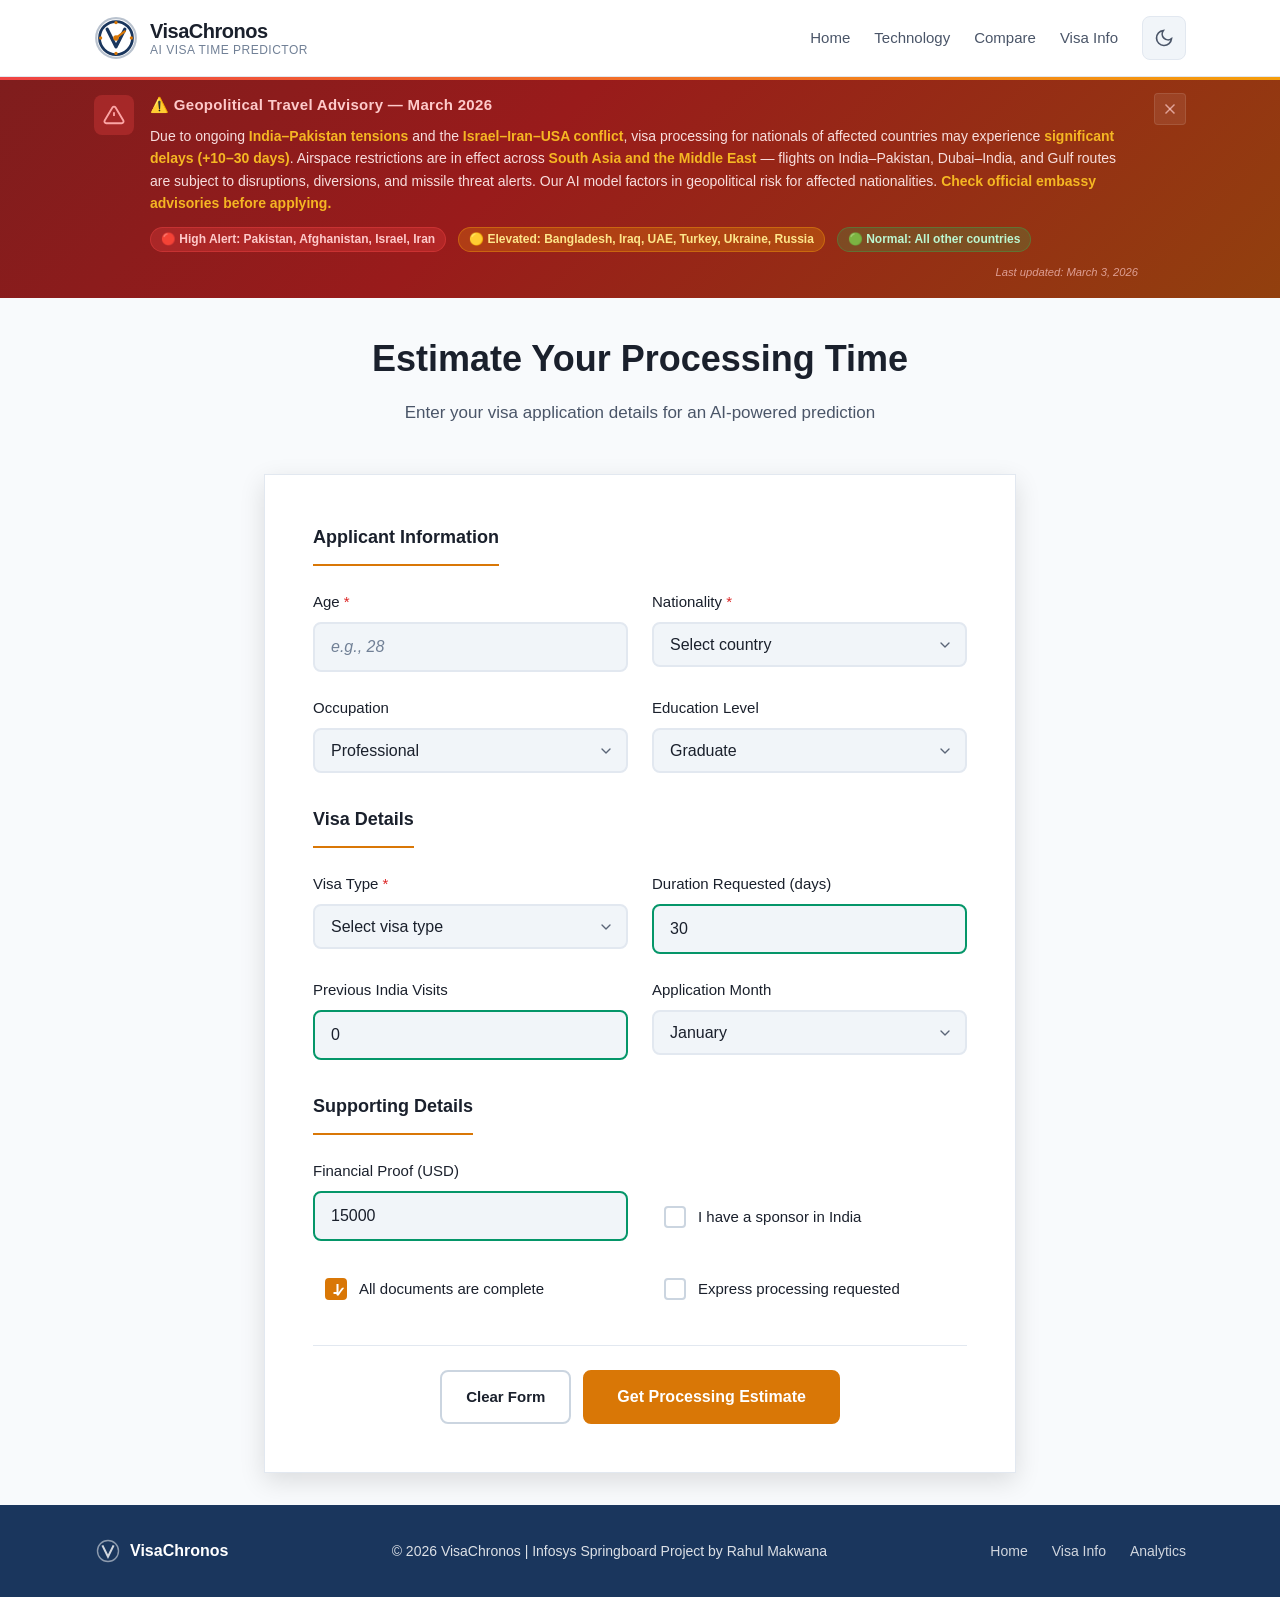
==== commit 5baf928b: "feat: Expand travel advisory with Israel-Iran-USA conflict and Middle East disruptions" ====
--- a/webapp/frontend/predict.html
+++ b/webapp/frontend/predict.html
@@ -66,18 +66,19 @@
             <div class="travel-advisory__content">
                 <div class="travel-advisory__title">⚠️ Geopolitical Travel Advisory — March 2026</div>
                 <div class="travel-advisory__text">
-                    Due to ongoing <strong>India–Pakistan tensions</strong>, visa processing for Pakistani nationals and
-                    neighboring conflict-zone countries may experience <strong>significant delays (+10–30
-                        days)</strong>.
-                    Airspace restrictions are in effect — flights between India, Pakistan, and affected Gulf routes
-                    (including Dubai–India) are subject to disruptions and diversions.
+                    Due to ongoing <strong>India–Pakistan tensions</strong> and the <strong>Israel–Iran–USA
+                        conflict</strong>, visa processing for nationals of affected countries may experience
+                    <strong>significant delays (+10–30 days)</strong>.
+                    Airspace restrictions are in effect across <strong>South Asia and the Middle East</strong> — flights
+                    on India–Pakistan, Dubai–India, and Gulf routes are subject to disruptions, diversions, and missile
+                    threat alerts.
                     Our AI model factors in geopolitical risk for affected nationalities. <strong>Check official embassy
                         advisories before applying.</strong>
                 </div>
                 <div class="travel-advisory__meta">
-                    <span class="travel-advisory__tag">🔴 High Alert: Pakistan, Afghanistan</span>
-                    <span class="travel-advisory__tag travel-advisory__tag--warn">🟡 Elevated: Bangladesh, Iran,
-                        Iraq</span>
+                    <span class="travel-advisory__tag">🔴 High Alert: Pakistan, Afghanistan, Israel, Iran</span>
+                    <span class="travel-advisory__tag travel-advisory__tag--warn">🟡 Elevated: Bangladesh, Iraq, UAE,
+                        Turkey, Ukraine, Russia</span>
                     <span class="travel-advisory__tag travel-advisory__tag--info">🟢 Normal: All other countries</span>
                     <span class="travel-advisory__updated">Last updated: March 3, 2026</span>
                 </div>
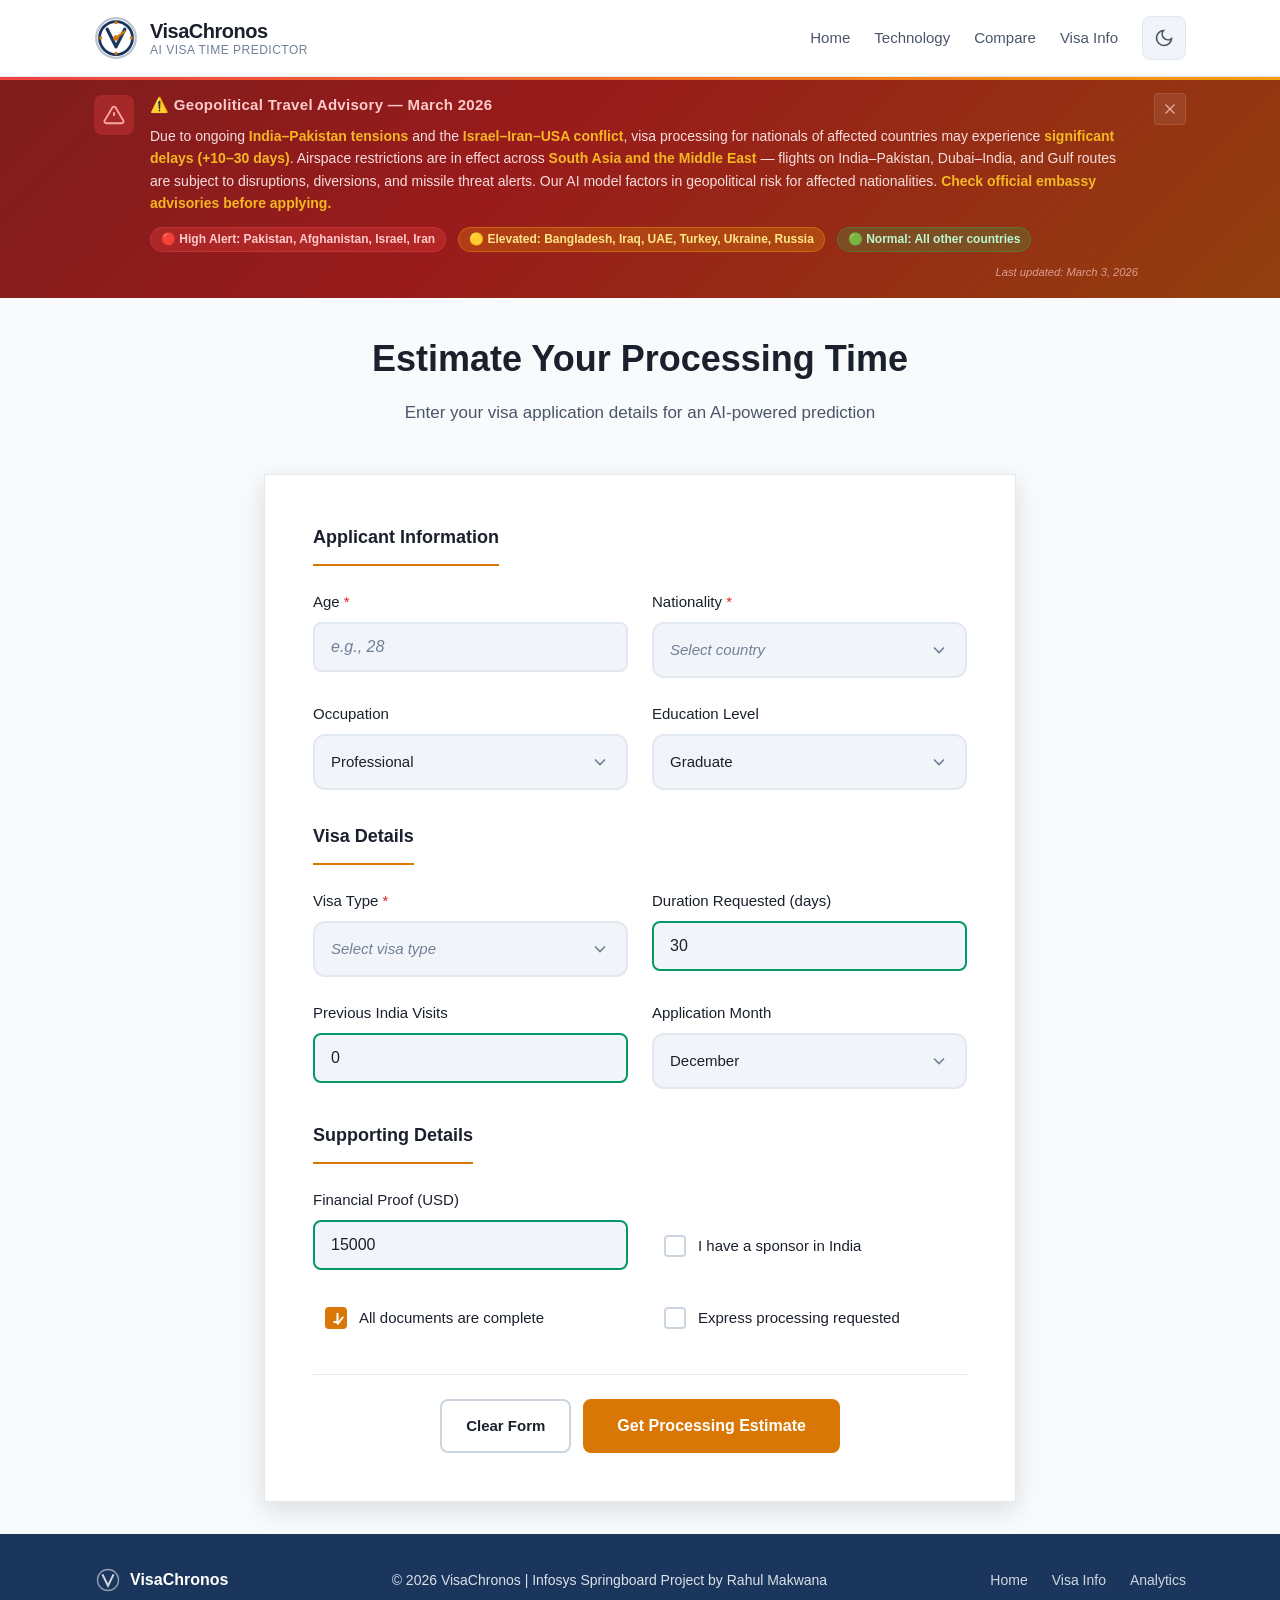
==== commit 70b07f0b: "feat: Dynamic country risk warning on predict page when selecting affected nationalities" ====
--- a/webapp/frontend/predict.html
+++ b/webapp/frontend/predict.html
@@ -166,6 +166,15 @@
                     </div>
                 </div>
 
+                <!-- Dynamic Geopolitical Country Warning -->
+                <div class="country-risk-warning" id="country-risk-warning" style="display:none;">
+                    <div class="country-risk-warning__icon" id="crw-icon"></div>
+                    <div class="country-risk-warning__content">
+                        <div class="country-risk-warning__title" id="crw-title"></div>
+                        <div class="country-risk-warning__text" id="crw-text"></div>
+                    </div>
+                </div>
+
                 <div class="form-row">
                     <div class="form-group">
                         <label class="form-label" for="occupation">Occupation</label>
--- a/webapp/frontend/styles.css
+++ b/webapp/frontend/styles.css
@@ -3912,7 +3912,145 @@
 
 /* Print: hide advisory */
 @media print {
-  .travel-advisory {
+
+  .travel-advisory,
+  .country-risk-warning {
     display: none;
   }
+}
+
+/* ============================================
+   INLINE COUNTRY RISK WARNING (Predict Page)
+   ============================================ */
+.country-risk-warning {
+  display: flex;
+  align-items: flex-start;
+  gap: 12px;
+  padding: 14px 18px;
+  border-radius: var(--radius-lg);
+  margin-top: -4px;
+  margin-bottom: 8px;
+  animation: warningSlideIn 0.4s ease-out;
+}
+
+@keyframes warningSlideIn {
+  from {
+    opacity: 0;
+    transform: translateY(-10px);
+    max-height: 0;
+  }
+
+  to {
+    opacity: 1;
+    transform: translateY(0);
+    max-height: 300px;
+  }
+}
+
+/* High Alert — Red */
+.country-risk-warning--high {
+  background: linear-gradient(135deg, rgba(220, 38, 38, 0.12), rgba(220, 38, 38, 0.06));
+  border: 1px solid rgba(220, 38, 38, 0.35);
+  border-left: 4px solid #dc2626;
+}
+
+[data-theme="dark"] .country-risk-warning--high {
+  background: linear-gradient(135deg, rgba(220, 38, 38, 0.2), rgba(220, 38, 38, 0.08));
+  border-color: rgba(239, 68, 68, 0.4);
+  border-left-color: #ef4444;
+}
+
+/* Elevated — Amber */
+.country-risk-warning--elevated {
+  background: linear-gradient(135deg, rgba(245, 158, 11, 0.12), rgba(245, 158, 11, 0.06));
+  border: 1px solid rgba(245, 158, 11, 0.35);
+  border-left: 4px solid #f59e0b;
+}
+
+[data-theme="dark"] .country-risk-warning--elevated {
+  background: linear-gradient(135deg, rgba(245, 158, 11, 0.18), rgba(245, 158, 11, 0.08));
+  border-color: rgba(251, 191, 36, 0.4);
+  border-left-color: #fbbf24;
+}
+
+.country-risk-warning__icon {
+  flex-shrink: 0;
+  font-size: 1.5rem;
+  line-height: 1;
+  margin-top: 2px;
+  animation: iconPulse 2s ease-in-out infinite;
+}
+
+.country-risk-warning__content {
+  flex: 1;
+  min-width: 0;
+}
+
+.country-risk-warning__title {
+  font-weight: 700;
+  font-size: 0.8125rem;
+  margin-bottom: 4px;
+  letter-spacing: 0.3px;
+}
+
+.country-risk-warning--high .country-risk-warning__title {
+  color: #dc2626;
+}
+
+[data-theme="dark"] .country-risk-warning--high .country-risk-warning__title {
+  color: #fca5a5;
+}
+
+.country-risk-warning--elevated .country-risk-warning__title {
+  color: #b45309;
+}
+
+[data-theme="dark"] .country-risk-warning--elevated .country-risk-warning__title {
+  color: #fde68a;
+}
+
+.country-risk-warning__text {
+  font-size: 0.8125rem;
+  line-height: 1.5;
+  color: var(--text-secondary);
+}
+
+.country-risk-warning__text strong {
+  color: var(--text-primary);
+}
+
+.country-risk-warning--high .country-risk-warning__text strong {
+  color: #dc2626;
+}
+
+[data-theme="dark"] .country-risk-warning--high .country-risk-warning__text strong {
+  color: #fca5a5;
+}
+
+.country-risk-warning--elevated .country-risk-warning__text strong {
+  color: #b45309;
+}
+
+[data-theme="dark"] .country-risk-warning--elevated .country-risk-warning__text strong {
+  color: #fde68a;
+}
+
+@media (max-width: 768px) {
+  .country-risk-warning {
+    flex-direction: row;
+    gap: 10px;
+    padding: 12px 14px;
+  }
+
+  .country-risk-warning__icon {
+    font-size: 1.2rem;
+  }
+
+  .country-risk-warning__title {
+    font-size: 0.75rem;
+  }
+
+  .country-risk-warning__text {
+    font-size: 0.75rem;
+  }
 }
